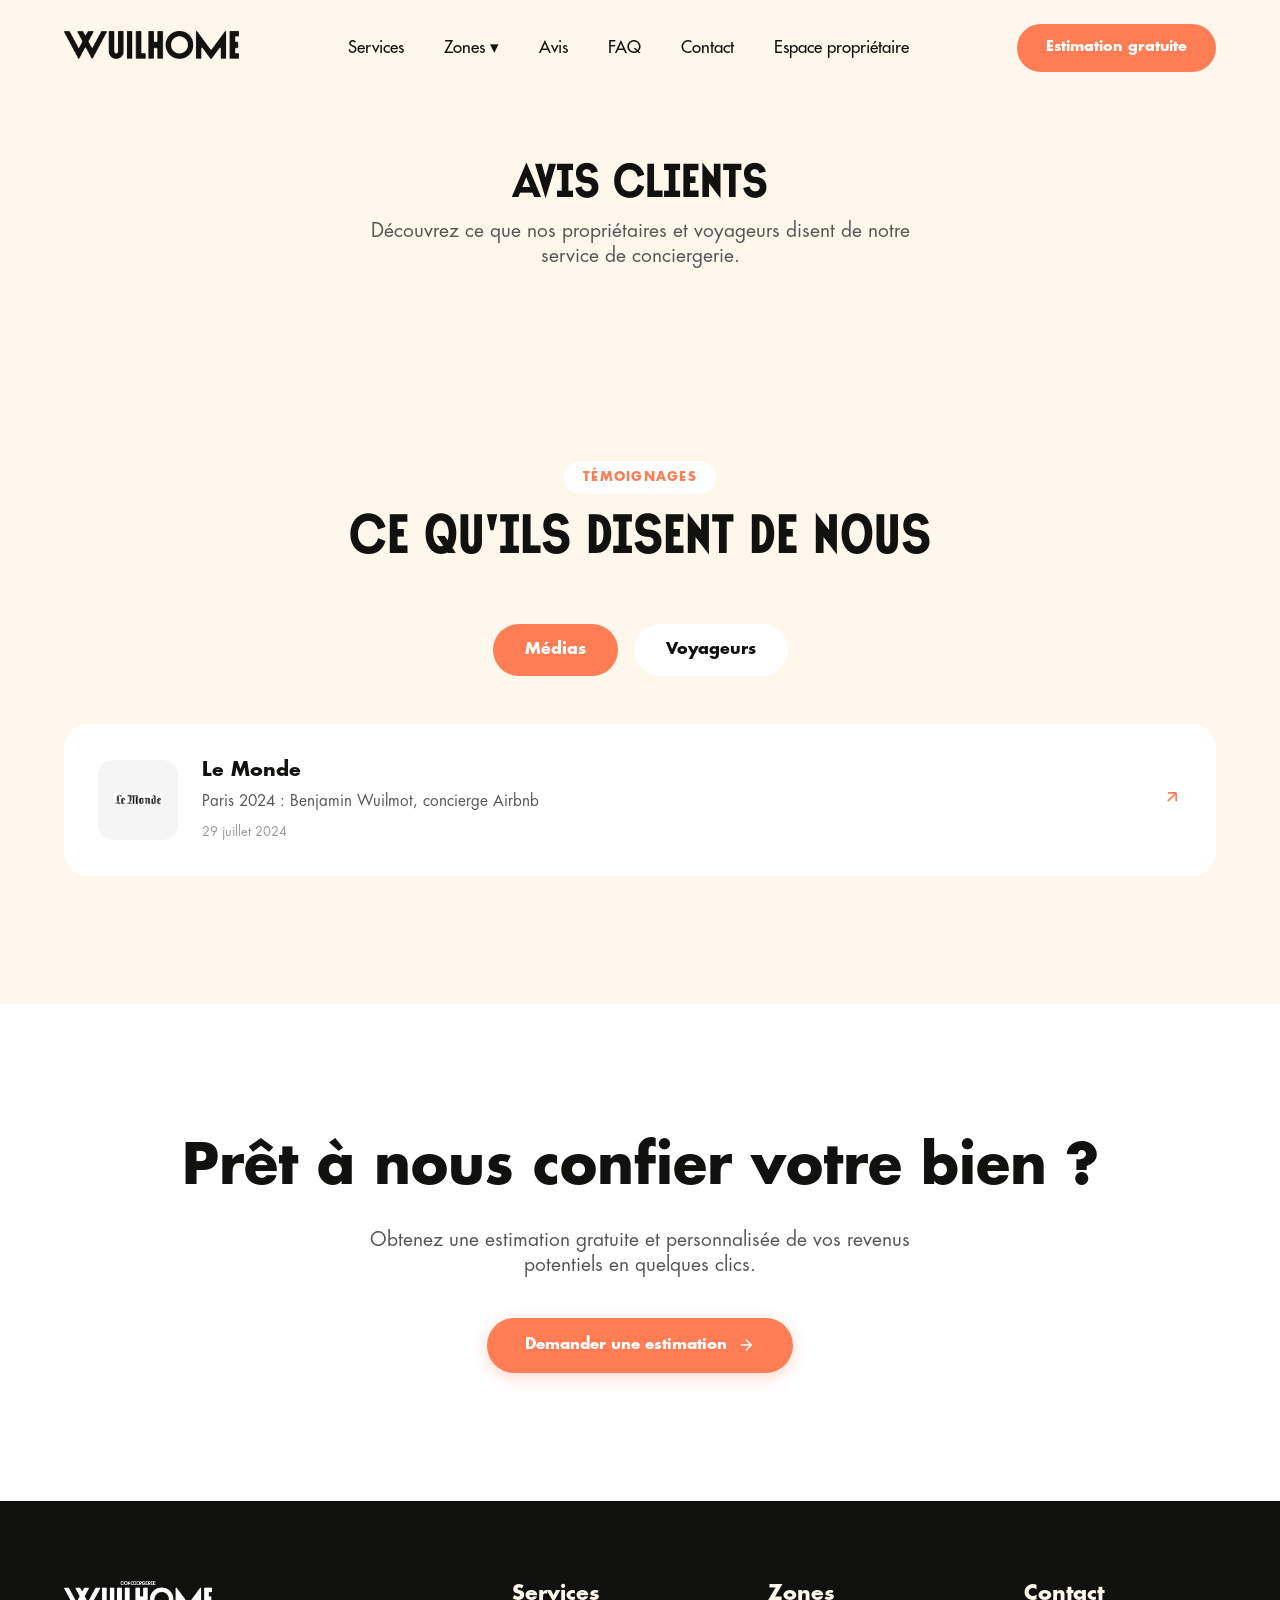
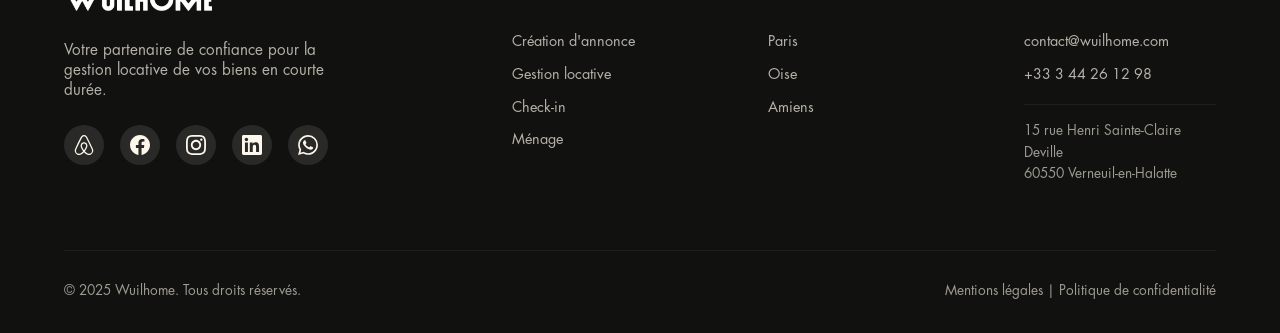
==== avis/index.html @ 27efff16 "Migration vers Google Tag Manager (GTM-5LK2LZ65) - Remplacement de Google Analytics (gtag.js) par GT" ====
<!DOCTYPE html>
<html lang="fr">
<head>
    <meta charset="UTF-8">
    <meta name="viewport" content="width=device-width, initial-scale=1.0">
    <meta name="description" content="Avis clients Wuilhome - Découvrez les témoignages de nos propriétaires et voyageurs satisfaits de notre service de conciergerie.">
    <meta name="keywords" content="avis, témoignages, conciergerie, location courte durée, Airbnb, gestion locative">
    <title>Avis Clients | Wuilhome Conciergerie</title>

    <!-- Favicon -->
    <link rel="icon" type="image/png" href="/favicon-96x96.png" sizes="96x96">
    <link rel="icon" type="image/svg+xml" href="/favicon.svg">
    <link rel="shortcut icon" href="/favicon.ico">
    <link rel="apple-touch-icon" sizes="180x180" href="/apple-touch-icon.png">
    <link rel="manifest" href="/site.webmanifest">
    <meta name="theme-color" content="#1E3A5F">

    <!-- Canonical -->
    <link rel="canonical" href="https://wuilhome.com/avis/">

    <!-- Open Graph -->
    <meta property="og:type" content="website">
    <meta property="og:url" content="https://wuilhome.com/avis/">
    <meta property="og:title" content="Avis Clients | Wuilhome">
    <meta property="og:description" content="Découvrez les témoignages de nos propriétaires et voyageurs satisfaits de notre service de conciergerie Airbnb.">
    <meta property="og:image" content="https://wuilhome.com/images/og-image.webp">
    <meta property="og:locale" content="fr_FR">
    <meta property="og:site_name" content="Wuilhome">

    <!-- Twitter Card -->
    <meta name="twitter:card" content="summary_large_image">
    <meta name="twitter:title" content="Avis Clients | Wuilhome">
    <meta name="twitter:description" content="Découvrez les témoignages de nos propriétaires et voyageurs satisfaits de notre service de conciergerie Airbnb.">
    <meta name="twitter:image" content="https://wuilhome.com/images/og-image.webp">

    <link rel="stylesheet" href="../css/fonts.css">
    <link rel="stylesheet" href="../css/style.css">

    <!-- Google Tag Manager -->
    <script>(function(w,d,s,l,i){w[l]=w[l]||[];w[l].push({'gtm.start':
    new Date().getTime(),event:'gtm.js'});var f=d.getElementsByTagName(s)[0],
    j=d.createElement(s),dl=l!='dataLayer'?'&l='+l:'';j.async=true;j.src=
    'https://www.googletagmanager.com/gtm.js?id='+i+dl;f.parentNode.insertBefore(j,f);
    })(window,document,'script','dataLayer','GTM-5LK2LZ65');</script>
    <!-- End Google Tag Manager -->

    <!-- Schema Markup - Données structurées pour les avis -->
    <script type="application/ld+json">
    {
        "@context": "https://schema.org",
        "@type": "LocalBusiness",
        "name": "Wuilhome",
        "description": "Service de conciergerie Airbnb et gestion locative courte durée à Paris, dans l'Oise et à Amiens",
        "url": "https://wuilhome.com",
        "telephone": "+33344261298",
        "email": "contact@wuilhome.com",
        "address": {
            "@type": "PostalAddress",
            "streetAddress": "15 rue Henri Sainte-Claire Deville",
            "addressLocality": "Verneuil-en-Halatte",
            "postalCode": "60550",
            "addressCountry": "FR"
        },
        "aggregateRating": {
            "@type": "AggregateRating",
            "ratingValue": "5",
            "bestRating": "5",
            "worstRating": "1",
            "ratingCount": "6"
        },
        "review": [
            {
                "@type": "Review",
                "author": {
                    "@type": "Person",
                    "name": "Marie P."
                },
                "reviewRating": {
                    "@type": "Rating",
                    "ratingValue": "5",
                    "bestRating": "5"
                },
                "reviewBody": "Depuis que j'ai confié mon appartement à Wuilhome, mes revenus ont augmenté de 45% et je n'ai plus aucun stress."
            },
            {
                "@type": "Review",
                "author": {
                    "@type": "Person",
                    "name": "Jean D."
                },
                "reviewRating": {
                    "@type": "Rating",
                    "ratingValue": "5",
                    "bestRating": "5"
                },
                "reviewBody": "Un service clé en main qui me permet de gérer mes 3 appartements sans lever le petit doigt."
            },
            {
                "@type": "Review",
                "author": {
                    "@type": "Person",
                    "name": "Sophie L."
                },
                "reviewRating": {
                    "@type": "Rating",
                    "ratingValue": "5",
                    "bestRating": "5"
                },
                "reviewBody": "Enfin une conciergerie qui comprend les enjeux de la location courte durée !"
            },
            {
                "@type": "Review",
                "author": {
                    "@type": "Person",
                    "name": "Marie D."
                },
                "reviewRating": {
                    "@type": "Rating",
                    "ratingValue": "5",
                    "bestRating": "5"
                },
                "reviewBody": "Wuilhome a transformé mon appartement parisien en véritable source de revenus. Professionnel et réactif !"
            },
            {
                "@type": "Review",
                "author": {
                    "@type": "Person",
                    "name": "Pierre L."
                },
                "reviewRating": {
                    "@type": "Rating",
                    "ratingValue": "5",
                    "bestRating": "5"
                },
                "reviewBody": "Je vis à l'étranger et Wuilhome gère tout parfaitement. Je reçois mes revenus chaque mois sans aucun souci."
            },
            {
                "@type": "Review",
                "author": {
                    "@type": "Person",
                    "name": "Sophie M."
                },
                "reviewRating": {
                    "@type": "Rating",
                    "ratingValue": "5",
                    "bestRating": "5"
                },
                "reviewBody": "Excellent service, communication fluide et résultats au-delà de mes attentes. Je recommande vivement !"
            }
        ]
    }
    </script>
</head>
<body>
    <!-- Google Tag Manager (noscript) -->
    <noscript><iframe src="https://www.googletagmanager.com/ns.html?id=GTM-5LK2LZ65"
    height="0" width="0" style="display:none;visibility:hidden"></iframe></noscript>
    <!-- End Google Tag Manager (noscript) -->

    <!-- Navigation -->
    <nav id="navbar">
        <a href="../" class="logo">
            <img src="../images/logo.webp" alt="Wuilhome - Conciergerie Airbnb et Booking">
        </a>
        <button class="hamburger" id="hamburger" aria-label="Menu" aria-expanded="false">
            <span class="hamburger-line"></span>
            <span class="hamburger-line"></span>
            <span class="hamburger-line"></span>
        </button>
        <ul class="nav-links">
            <li><a href="../#services">Services</a></li>
            <li class="dropdown">
                <a href="#">Zones ▾</a>
                <ul class="dropdown-menu">
                    <li><a href="../zones/paris/">Paris</a></li>
                    <li><a href="../zones/oise/">Oise</a></li>
                    <li><a href="../zones/amiens/">Amiens</a></li>
                </ul>
            </li>
            <li><a href="../avis/">Avis</a></li>
            <li><a href="../faq/">FAQ</a></li>
            <li><a href="../contact/">Contact</a></li>
            <li><a href="https://client.passpass.io" target="_blank">Espace propriétaire</a></li>
        </ul>
        <a href="../contact/" class="nav-cta">Estimation gratuite</a>
    </nav>

    <!-- Page Header -->
    <section class="page-header">
        <h1>Avis Clients</h1>
        <p>Découvrez ce que nos propriétaires et voyageurs disent de notre service de conciergerie.</p>
    </section>

    <!-- Testimonials -->
    <section class="testimonials" id="avis">
        <div class="testimonials-container">
            <div class="section-header animate-on-scroll">
                <span class="section-tag">Témoignages</span>
                <h2>Ce qu'ils disent de nous</h2>
            </div>
            <div class="testimonials-tabs">
                <button class="tab-btn active" data-target="media">Médias</button>
                <button class="tab-btn" data-target="guests">Voyageurs</button>
                <!-- <button class="tab-btn" data-target="owners">Propriétaires</button> -->
            </div>
            <div id="media" class="testimonials-content active">
                <div class="media-grid">
                    <a href="https://www.lemonde.fr/societe/article/2024/07/29/paris-2024-benjamin-wuilmot-concierge-airbnb_6261113_3224.html" target="_blank" class="media-card">
                        <div class="media-logo">
                            <img src="../images/logo-lemonde.webp" alt="Le Monde">
                        </div>
                        <div class="media-content">
                            <h4>Le Monde</h4>
                            <p>Paris 2024 : Benjamin Wuilmot, concierge Airbnb</p>
                            <span class="media-date">29 juillet 2024</span>
                        </div>
                        <div class="media-arrow">
                            <svg width="20" height="20" viewBox="0 0 24 24" fill="none" stroke="currentColor" stroke-width="2"><path d="M7 17L17 7M17 7H7M17 7V17"/></svg>
                        </div>
                    </a>
                </div>
            </div>
            <div id="guests" class="testimonials-content">
                <div class="trustindex-widget" id="trustindex-container">
                    <!-- TrustIndex chargé dynamiquement au clic sur l'onglet Voyageurs -->
                    <p class="trustindex-loading" style="text-align: center; padding: 2rem; color: #666;">Chargement des avis...</p>
                </div>
            </div>
            <div id="owners" class="testimonials-content">
                <div class="testimonials-grid">
                    <div class="testimonial-card animate-on-scroll">
                        <p class="testimonial-text">Depuis que j'ai confié mon appartement à Wuilhome, mes revenus ont augmenté de 45% et je n'ai plus aucun stress.</p>
                        <div class="testimonial-author">
                            <div class="testimonial-avatar" style="background: linear-gradient(135deg, #1E3A5F, #2291D3);">MP</div>
                            <div class="testimonial-info">
                                <div class="name">Marie P.</div>
                                <div class="role">Propriétaire à Paris 11ème</div>
                                <div class="testimonial-rating">★★★★★</div>
                            </div>
                        </div>
                    </div>
                    <div class="testimonial-card animate-on-scroll">
                        <p class="testimonial-text">Un service clé en main qui me permet de gérer mes 3 appartements sans lever le petit doigt.</p>
                        <div class="testimonial-author">
                            <div class="testimonial-avatar" style="background: linear-gradient(135deg, #1E3A5F, #2291D3);">JD</div>
                            <div class="testimonial-info">
                                <div class="name">Jean D.</div>
                                <div class="role">Propriétaire à Compiègne</div>
                                <div class="testimonial-rating">★★★★★</div>
                            </div>
                        </div>
                    </div>
                    <div class="testimonial-card animate-on-scroll">
                        <p class="testimonial-text">Enfin une conciergerie qui comprend les enjeux de la location courte durée !</p>
                        <div class="testimonial-author">
                            <div class="testimonial-avatar" style="background: linear-gradient(135deg, #1E3A5F, #2291D3);">SL</div>
                            <div class="testimonial-info">
                                <div class="name">Sophie L.</div>
                                <div class="role">Propriétaire à Senlis</div>
                                <div class="testimonial-rating">★★★★★</div>
                            </div>
                        </div>
                    </div>
                    <div class="testimonial-card animate-on-scroll">
                        <p class="testimonial-text">Wuilhome a transformé mon appartement parisien en véritable source de revenus. Professionnel et réactif !</p>
                        <div class="testimonial-author">
                            <div class="testimonial-avatar" style="background: linear-gradient(135deg, #1E3A5F, #2291D3);">M</div>
                            <div class="testimonial-info">
                                <div class="name">Marie D.</div>
                                <div class="role">Propriétaire à Paris 11ème</div>
                                <div class="testimonial-rating">★★★★★</div>
                            </div>
                        </div>
                    </div>
                    <div class="testimonial-card animate-on-scroll">
                        <p class="testimonial-text">Je vis à l'étranger et Wuilhome gère tout parfaitement. Je reçois mes revenus chaque mois sans aucun souci.</p>
                        <div class="testimonial-author">
                            <div class="testimonial-avatar" style="background: linear-gradient(135deg, #1E3A5F, #2291D3);">P</div>
                            <div class="testimonial-info">
                                <div class="name">Pierre L.</div>
                                <div class="role">Propriétaire dans l'Oise</div>
                                <div class="testimonial-rating">★★★★★</div>
                            </div>
                        </div>
                    </div>
                    <div class="testimonial-card animate-on-scroll">
                        <p class="testimonial-text">Excellent service, communication fluide et résultats au-delà de mes attentes. Je recommande vivement !</p>
                        <div class="testimonial-author">
                            <div class="testimonial-avatar" style="background: linear-gradient(135deg, #1E3A5F, #2291D3);">S</div>
                            <div class="testimonial-info">
                                <div class="name">Sophie M.</div>
                                <div class="role">Propriétaire à Amiens</div>
                                <div class="testimonial-rating">★★★★★</div>
                            </div>
                        </div>
                    </div>
                </div>
            </div>
        </div>
    </section>

    <!-- CTA -->
    <section class="cta" id="contact">
        <div class="cta-container animate-on-scroll">
            <h2>Prêt à nous confier votre bien ?</h2>
            <p>Obtenez une estimation gratuite et personnalisée de vos revenus potentiels en quelques clics.</p>
            <a href="mailto:contact@wuilhome.com" class="btn-primary">
                Demander une estimation
                <svg width="18" height="18" viewBox="0 0 24 24" fill="none" stroke="currentColor" stroke-width="2"><path d="M5 12h14M12 5l7 7-7 7"/></svg>
            </a>
        </div>
    </section>

    <!-- Footer -->
    <footer>
        <div class="footer-content">
            <div class="footer-brand">
                <img src="../images/logo-footer.webp" alt="Logo Wuilhome - Gestion locative courte durée">
                <p>Votre partenaire de confiance pour la gestion locative de vos biens en courte durée.</p>
                <div class="footer-social">
                    <a href="https://www.airbnb.fr/users/show/209934555" target="_blank" rel="noopener noreferrer" aria-label="Airbnb">
                        <svg width="20" height="20" viewBox="0 0 64 64" fill="currentColor"><path d="M60.9 45.487l-.966-2.305-1.475-3.27-.062-.062a661.83 661.83 0 0 0-14.15-28.957l-.198-.384-1.524-3.073a18.4 18.4 0 0 0-2.305-3.52A10.35 10.35 0 0 0 32.027 0a10.76 10.76 0 0 0-8.203 3.84 22.1 22.1 0 0 0-2.305 3.52l-1.735 3.395c-4.956 9.615-9.74 19.342-14.163 28.957l-.062.124c-.384 1.053-.892 2.13-1.413 3.284-.322.702-.644 1.47-.966 2.305a14.4 14.4 0 0 0-.768 6.914 13.63 13.63 0 0 0 8.327 10.631 13.16 13.16 0 0 0 5.192 1.028 14.57 14.57 0 0 0 1.66-.124 16.93 16.93 0 0 0 6.406-2.18 32.44 32.44 0 0 0 7.943-6.666 33.62 33.62 0 0 0 7.943 6.666 16.92 16.92 0 0 0 6.406 2.18c.55.073 1.105.114 1.66.124 1.783.018 3.55-.332 5.192-1.028a13.63 13.63 0 0 0 8.327-10.631 12.11 12.11 0 0 0-.582-6.852zM32.026 48.82c-3.457-4.362-5.7-8.45-6.468-11.92-.314-1.277-.38-2.6-.198-3.903.127-.965.48-1.886 1.028-2.7a6.79 6.79 0 0 1 5.638-2.825c2.236-.086 4.362.974 5.638 2.813a6.17 6.17 0 0 1 1.028 2.69 10.3 10.3 0 0 1-.198 3.903c-.768 3.395-3 7.435-6.468 11.92zm25.562 3c-.5 3.337-2.7 6.166-5.836 7.435a9.7 9.7 0 0 1-4.857.706 12.6 12.6 0 0 1-4.87-1.66 29.91 29.91 0 0 1-7.298-6.195c4.225-5.192 6.8-9.913 7.757-14.163a16.11 16.11 0 0 0 .322-5.452c-.238-1.567-.832-3.06-1.735-4.362-2.062-2.942-5.453-4.666-9.045-4.597-3.572-.046-6.942 1.65-9.033 4.547-.903 1.303-1.497 2.794-1.735 4.362a13.31 13.31 0 0 0 .322 5.452c.966 4.225 3.593 9.033 7.757 14.225a28.79 28.79 0 0 1-7.298 6.195 12.6 12.6 0 0 1-4.882 1.71 10.26 10.26 0 0 1-4.87-.644C9.16 58.12 6.94 55.292 6.45 51.954a10.61 10.61 0 0 1 .582-4.956c.198-.644.508-1.24.83-2.044.446-1.028.966-2.12 1.475-3.2l.062-.124c4.424-9.54 9.157-19.28 14.1-28.772l.186-.458 1.536-2.95a14.05 14.05 0 0 1 1.846-2.838 6.73 6.73 0 0 1 10.247 0 13.87 13.87 0 0 1 1.747 2.813l1.536 2.95.186.384c4.87 9.553 9.628 19.28 14.04 28.834v.062c.508 1.028.966 2.18 1.475 3.2.322.768.644 1.413.83 2.044a10.81 10.81 0 0 1 .446 4.956z" fill-rule="evenodd"/></svg>
                    </a>
                    <a href="https://www.facebook.com/profile.php?id=61551430132736" target="_blank" rel="noopener noreferrer" aria-label="Facebook">
                        <svg width="20" height="20" viewBox="0 0 24 24" fill="currentColor"><path d="M24 12.073c0-6.627-5.373-12-12-12s-12 5.373-12 12c0 5.99 4.388 10.954 10.125 11.854v-8.385H7.078v-3.47h3.047V9.43c0-3.007 1.792-4.669 4.533-4.669 1.312 0 2.686.235 2.686.235v2.953H15.83c-1.491 0-1.956.925-1.956 1.874v2.25h3.328l-.532 3.47h-2.796v8.385C19.612 23.027 24 18.062 24 12.073z"/></svg>
                    </a>
                    <a href="https://www.instagram.com/wuilhome_conciergerie/" target="_blank" rel="noopener noreferrer" aria-label="Instagram">
                        <svg width="20" height="20" viewBox="0 0 24 24" fill="currentColor"><path d="M12 2.163c3.204 0 3.584.012 4.85.07 3.252.148 4.771 1.691 4.919 4.919.058 1.265.069 1.645.069 4.849 0 3.205-.012 3.584-.069 4.849-.149 3.225-1.664 4.771-4.919 4.919-1.266.058-1.644.07-4.85.07-3.204 0-3.584-.012-4.849-.07-3.26-.149-4.771-1.699-4.919-4.92-.058-1.265-.07-1.644-.07-4.849 0-3.204.013-3.583.07-4.849.149-3.227 1.664-4.771 4.919-4.919 1.266-.057 1.645-.069 4.849-.069zm0-2.163c-3.259 0-3.667.014-4.947.072-4.358.2-6.78 2.618-6.98 6.98-.059 1.281-.073 1.689-.073 4.948 0 3.259.014 3.668.072 4.948.2 4.358 2.618 6.78 6.98 6.98 1.281.058 1.689.072 4.948.072 3.259 0 3.668-.014 4.948-.072 4.354-.2 6.782-2.618 6.979-6.98.059-1.28.073-1.689.073-4.948 0-3.259-.014-3.667-.072-4.947-.196-4.354-2.617-6.78-6.979-6.98-1.281-.059-1.69-.073-4.949-.073zm0 5.838c-3.403 0-6.162 2.759-6.162 6.162s2.759 6.163 6.162 6.163 6.162-2.759 6.162-6.163c0-3.403-2.759-6.162-6.162-6.162zm0 10.162c-2.209 0-4-1.79-4-4 0-2.209 1.791-4 4-4s4 1.791 4 4c0 2.21-1.791 4-4 4zm6.406-11.845c-.796 0-1.441.645-1.441 1.44s.645 1.44 1.441 1.44c.795 0 1.439-.645 1.439-1.44s-.644-1.44-1.439-1.44z"/></svg>
                    </a>
                    <a href="https://www.linkedin.com/company/wuilhome/" target="_blank" rel="noopener noreferrer" aria-label="LinkedIn">
                        <svg width="20" height="20" viewBox="0 0 24 24" fill="currentColor"><path d="M20.447 20.452h-3.554v-5.569c0-1.328-.027-3.037-1.852-3.037-1.853 0-2.136 1.445-2.136 2.939v5.667H9.351V9h3.414v1.561h.046c.477-.9 1.637-1.85 3.37-1.85 3.601 0 4.267 2.37 4.267 5.455v6.286zM5.337 7.433c-1.144 0-2.063-.926-2.063-2.065 0-1.138.92-2.063 2.063-2.063 1.14 0 2.064.925 2.064 2.063 0 1.139-.925 2.065-2.064 2.065zm1.782 13.019H3.555V9h3.564v11.452zM22.225 0H1.771C.792 0 0 .774 0 1.729v20.542C0 23.227.792 24 1.771 24h20.451C23.2 24 24 23.227 24 22.271V1.729C24 .774 23.2 0 22.222 0h.003z"/></svg>
                    </a>
                    <a href="https://api.whatsapp.com/send?phone=%2B33766007020" target="_blank" rel="noopener noreferrer" aria-label="WhatsApp">
                        <svg width="20" height="20" viewBox="0 0 24 24" fill="currentColor"><path d="M17.472 14.382c-.297-.149-1.758-.867-2.03-.967-.273-.099-.471-.148-.67.15-.197.297-.767.966-.94 1.164-.173.199-.347.223-.644.075-.297-.15-1.255-.463-2.39-1.475-.883-.788-1.48-1.761-1.653-2.059-.173-.297-.018-.458.13-.606.134-.133.298-.347.446-.52.149-.174.198-.298.298-.497.099-.198.05-.371-.025-.52-.075-.149-.669-1.612-.916-2.207-.242-.579-.487-.5-.669-.51-.173-.008-.371-.01-.57-.01-.198 0-.52.074-.792.372-.272.297-1.04 1.016-1.04 2.479 0 1.462 1.065 2.875 1.213 3.074.149.198 2.096 3.2 5.077 4.487.709.306 1.262.489 1.694.625.712.227 1.36.195 1.871.118.571-.085 1.758-.719 2.006-1.413.248-.694.248-1.289.173-1.413-.074-.124-.272-.198-.57-.347m-5.421 7.403h-.004a9.87 9.87 0 01-5.031-1.378l-.361-.214-3.741.982.998-3.648-.235-.374a9.86 9.86 0 01-1.51-5.26c.001-5.45 4.436-9.884 9.888-9.884 2.64 0 5.122 1.03 6.988 2.898a9.825 9.825 0 012.893 6.994c-.003 5.45-4.437 9.884-9.885 9.884m8.413-18.297A11.815 11.815 0 0012.05 0C5.495 0 .16 5.335.157 11.892c0 2.096.547 4.142 1.588 5.945L.057 24l6.305-1.654a11.882 11.882 0 005.683 1.448h.005c6.554 0 11.89-5.335 11.893-11.893a11.821 11.821 0 00-3.48-8.413z"/></svg>
                    </a>
                </div>
            </div>
            <div class="footer-links">
                <h4>Services</h4>
                <ul>
                    <li><a href="../#services">Création d'annonce</a></li>
                    <li><a href="../#services">Gestion locative</a></li>
                    <li><a href="../#services">Check-in</a></li>
                    <li><a href="../#services">Ménage</a></li>
                </ul>
            </div>
            <div class="footer-links">
                <h4>Zones</h4>
                <ul>
                    <li><a href="../zones/paris/">Paris</a></li>
                    <li><a href="../zones/oise/">Oise</a></li>
                    <li><a href="../zones/amiens/">Amiens</a></li>
                </ul>
            </div>
            <div class="footer-links">
                <h4>Contact</h4>
                <ul>
                    <li><a href="mailto:contact@wuilhome.com">contact@wuilhome.com</a></li>
                    <li><a href="tel:+33344261298">+33 3 44 26 12 98</a></li>
                </ul>
                <p class="footer-address">15 rue Henri Sainte-Claire Deville<br>60550 Verneuil-en-Halatte</p>
            </div>
        </div>
        <div class="footer-bottom">
            <span>&copy; 2025 Wuilhome. Tous droits réservés.</span>
            <span><a href="../mentions-legales/">Mentions légales</a> | <a href="../politique-confidentialite/">Politique de confidentialité</a></span>
        </div>
    </footer>

    <script src="../js/main.js"></script>

    <!-- Lazy loading TrustIndex -->
    <script>
        (function() {
            var trustIndexLoaded = false;
            var guestsTab = document.querySelector('[data-target="guests"]');

            function loadTrustIndex() {
                if (trustIndexLoaded) return;
                trustIndexLoaded = true;

                var container = document.getElementById('trustindex-container');
                if (!container) return;

                // Supprimer le message de chargement
                var loading = container.querySelector('.trustindex-loading');
                if (loading) loading.remove();

                // Créer et injecter le script TrustIndex
                var script = document.createElement('script');
                script.src = 'https://cdn.trustindex.io/loader.js?781c2b0619ab81612a861036fe6';
                script.async = true;
                container.appendChild(script);
            }

            if (guestsTab) {
                guestsTab.addEventListener('click', loadTrustIndex);
            }
        })();
    </script>
</body>
</html>
---- css/fonts.css ----
/* Custom Fonts */
@font-face {
    font-family: 'Alpine';
    src: url('../fonts/alpine.otf') format('opentype');
    font-weight: normal;
    font-style: normal;
    font-display: swap;
}

@font-face {
    font-family: 'Futura';
    src: url('../fonts/futura-light.otf') format('opentype');
    font-weight: 300;
    font-style: normal;
    font-display: swap;
}

@font-face {
    font-family: 'Futura';
    src: url('../fonts/futura-book.otf') format('opentype');
    font-weight: 400;
    font-style: normal;
    font-display: swap;
}

@font-face {
    font-family: 'Futura';
    src: url('../fonts/futura-medium.otf') format('opentype');
    font-weight: 500;
    font-style: normal;
    font-display: swap;
}

@font-face {
    font-family: 'Futura';
    src: url('../fonts/futura-bold.otf') format('opentype');
    font-weight: 600;
    font-style: normal;
    font-display: swap;
}

@font-face {
    font-family: 'Futura';
    src: url('../fonts/futura-bold.otf') format('opentype');
    font-weight: bold;
    font-style: normal;
    font-display: swap;
}
---- css/style.css ----
/* ============================
   Wuilhome - Main Stylesheet
   ============================ */

/* Variables CSS */
:root {
    --cream: #FEF7EC;
    --coral: #FE7D54;
    --coral-dark: #FE7D54;
    --coral-light: #FEF7EC;
    --blue-light: #59B3E9;
    --blue-medium: #2291D3;
    --blue-dark: #0D517A;
    --black: #11120F;
    --yellow: #FFC65A;
    --yellow-light: #F2E286;
    --white: #ffffff;
}

/* Reset & Base */
* { margin: 0; padding: 0; box-sizing: border-box; }
html { scroll-behavior: smooth; }

body {
    font-family: 'Futura', sans-serif;
    background-color: var(--cream);
    color: var(--black);
    overflow-x: hidden;
}

/* Accessibilité - Focus visible */
*:focus {
    outline: none;
}
*:focus-visible {
    outline: 2px solid var(--coral);
    outline-offset: 2px;
}

/* Skip link pour accessibilité */
.skip-link {
    position: absolute;
    top: -40px;
    left: 0;
    background: var(--coral);
    color: white;
    padding: 0.8rem 1.5rem;
    z-index: 10000;
    text-decoration: none;
    font-weight: 600;
    border-radius: 0 0 8px 0;
    transition: top 0.3s ease;
}
.skip-link:focus {
    top: 0;
}

/* Classe sr-only pour contenu accessible aux lecteurs d'écran uniquement */
.sr-only {
    position: absolute;
    width: 1px;
    height: 1px;
    padding: 0;
    margin: -1px;
    overflow: hidden;
    clip: rect(0, 0, 0, 0);
    white-space: nowrap;
    border: 0;
}

/* Animations */
@keyframes fadeInUp {
    from { opacity: 0; transform: translateY(40px); }
    to { opacity: 1; transform: translateY(0); }
}
@keyframes slideInLeft {
    from { opacity: 0; transform: translateX(-60px); }
    to { opacity: 1; transform: translateX(0); }
}
@keyframes slideInRight {
    from { opacity: 0; transform: translateX(60px); }
    to { opacity: 1; transform: translateX(0); }
}
@keyframes float {
    0%, 100% { transform: translateY(0); }
    50% { transform: translateY(-20px); }
}
@keyframes pulse {
    0%, 100% { box-shadow: 0 0 0 0 rgba(240, 128, 102, 0.4); }
    50% { box-shadow: 0 0 0 20px rgba(240, 128, 102, 0); }
}
.animate-on-scroll {
    opacity: 0;
    transform: translateY(30px);
    transition: opacity 0.8s cubic-bezier(0.4, 0, 0.2, 1), transform 0.8s cubic-bezier(0.4, 0, 0.2, 1);
}
.animate-on-scroll.visible {
    opacity: 1;
    transform: translateY(0);
}

/* Navigation */
nav {
    position: fixed;
    top: 0;
    width: 100%;
    padding: 1.5rem 4rem;
    display: flex;
    justify-content: space-between;
    align-items: center;
    z-index: 1000;
    background: transparent;
    transition: all 0.4s ease;
}
nav.scrolled {
    background: rgba(254, 247, 236, 0.98);
    padding: 1rem 4rem;
    box-shadow: 0 4px 30px rgba(0,0,0,0.08);
}
.logo img {
    height: 28px;
    transition: transform 0.3s ease;
}
.logo:hover img { transform: scale(1.05); }
.nav-links {
    display: flex;
    gap: 2.5rem;
    list-style: none;
}
.nav-links a {
    text-decoration: none;
    color: var(--black);
    font-weight: 500;
    font-size: 1.05rem;
    position: relative;
    padding-bottom: 4px;
}
.nav-links a:hover {
    text-shadow: 0.3px 0 0 currentColor, -0.3px 0 0 currentColor;
}
.nav-links a::after {
    content: '';
    position: absolute;
    bottom: 0;
    left: 0;
    width: 0;
    height: 2px;
    background: var(--coral);
    transition: width 0.3s ease;
}
.nav-links a:hover::after { width: 100%; }

/* Dropdown */
.dropdown {
    position: relative;
}
.dropdown-menu {
    position: absolute;
    top: 100%;
    left: 0;
    background: white;
    min-width: 180px;
    box-shadow: 0 10px 40px rgba(0,0,0,0.1);
    border-radius: 12px;
    padding: 0.5rem 0;
    opacity: 0;
    visibility: hidden;
    transform: translateY(10px);
    transition: all 0.3s ease;
    list-style: none;
    z-index: 1000;
}
.dropdown:hover .dropdown-menu,
.dropdown:focus-within .dropdown-menu,
.dropdown.keyboard-open .dropdown-menu {
    opacity: 1;
    visibility: visible;
    transform: translateY(0);
}
.dropdown-menu li {
    padding: 0;
}
.dropdown-menu a {
    display: block;
    padding: 0.8rem 1.5rem;
    font-size: 0.95rem;
}
.dropdown-menu a:hover {
    background: var(--coral-light);
}
.dropdown-menu a::after {
    display: none;
}

.nav-cta {
    background: var(--coral);
    color: white;
    padding: 0.9rem 1.8rem;
    text-decoration: none;
    font-weight: 600;
    font-size: 0.9rem;
    border-radius: 50px;
    transition: all 0.3s ease;
}
.nav-cta:hover {
    background: var(--coral-dark);
    transform: translateY(-2px);
    box-shadow: 0 10px 30px rgba(240, 128, 102, 0.3);
}

/* Hamburger Menu */
.hamburger {
    display: none;
    flex-direction: column;
    justify-content: center;
    align-items: center;
    width: 44px;
    height: 44px;
    background: transparent;
    border: none;
    cursor: pointer;
    padding: 0;
    z-index: 1001;
}
.hamburger-line {
    display: block;
    width: 24px;
    height: 2px;
    background: var(--black);
    border-radius: 2px;
    transition: all 0.3s ease;
    margin: 3px 0;
}
.hamburger.active .hamburger-line:nth-child(1) {
    transform: rotate(45deg) translate(5px, 5px);
}
.hamburger.active .hamburger-line:nth-child(2) {
    opacity: 0;
}
.hamburger.active .hamburger-line:nth-child(3) {
    transform: rotate(-45deg) translate(6px, -6px);
}

/* Hero */
.hero {
    min-height: 100vh;
    background: var(--cream);
    display: flex;
    align-items: center;
    padding: 8rem 4rem 4rem;
    position: relative;
    overflow: hidden;
}
.hero::before {
    content: '';
    position: absolute;
    top: 0;
    right: 0;
    width: 55%;
    height: 100%;
    background: linear-gradient(135deg, var(--coral-light) 0%, rgba(240, 128, 102, 0.1) 100%);
    clip-path: polygon(20% 0, 100% 0, 100% 100%, 0% 100%);
}
.hero-container {
    max-width: 1400px;
    margin: 0 auto;
    display: grid;
    grid-template-columns: 1fr 1.1fr;
    gap: 4rem;
    align-items: center;
    position: relative;
    z-index: 1;
}
.hero-content {
    animation: slideInLeft 1s ease-out;
    padding-right: 4rem;
    margin-left: -2rem;
}
.hero-tag {
    display: inline-flex;
    align-items: center;
    gap: 0.6rem;
    background: var(--coral);
    color: white;
    padding: 0.5rem 1.2rem;
    border-radius: 50px;
    font-size: 0.8rem;
    font-weight: 600;
    text-transform: uppercase;
    letter-spacing: 0.08em;
    margin-bottom: 2rem;
}
.hero h1 {
    font-family: 'Alpine', serif;
    font-size: 3.5rem;
    font-weight: 400;
    line-height: 1.15;
    margin-bottom: 1.2rem;
    color: var(--black);
}
.hero h1 em {
    color: var(--coral);
    font-style: italic;
    position: relative;
}
.hero h1 em::after {
    content: '';
    position: absolute;
    bottom: 5px;
    left: 0;
    width: 100%;
    height: 10px;
    background: var(--yellow-light);
    z-index: -1;
}
.hero p {
    font-size: 1rem;
    color: #555;
    max-width: 420px;
    margin-bottom: 2rem;
    line-height: 1.7;
}
.hero-buttons {
    display: flex;
    gap: 1.2rem;
    flex-wrap: wrap;
}

/* Hero Visual - Image grande */
.hero-visual {
    position: relative;
    animation: slideInRight 1s ease-out 0.2s both;
    display: flex;
    justify-content: flex-end;
    align-items: center;
    min-height: 500px;
    margin-right: -60px;
}
.hero-image {
    border-radius: 25px;
    overflow: hidden;
    box-shadow: 0 40px 80px rgba(0,0,0,0.2);
    transform: rotate(2deg);
    transition: transform 0.5s ease;
    width: 100%;
    max-width: 520px;
}
.hero-image:hover {
    transform: rotate(0deg);
}
.hero-image img {
    width: 100%;
    height: auto;
    display: block;
}
.hero-badge {
    position: absolute;
    bottom: -20px;
    right: 20px;
    background: white;
    padding: 1.2rem 1.8rem;
    border-radius: 16px;
    box-shadow: 0 20px 50px rgba(0,0,0,0.15);
    display: flex;
    align-items: center;
    gap: 1rem;
}
.hero-badge-icon {
    width: 45px;
    height: 45px;
    display: flex;
    align-items: center;
    justify-content: center;
}
.hero-badge-icon img {
    width: 100%;
    height: 100%;
    object-fit: contain;
}
.hero-badge-text .number {
    font-family: 'Alpine', serif;
    font-size: 1.8rem;
    color: var(--coral);
    line-height: 1;
}
.hero-badge-text .label {
    font-size: 0.7rem;
    color: #666;
    letter-spacing: 0.02em;
}

/* Features Strip */
.features-strip {
    background: linear-gradient(90deg, var(--coral) 0%, var(--coral-dark) 100%);
    padding: 2.5rem 4rem;
    display: flex;
    justify-content: center;
    gap: 5rem;
    flex-wrap: wrap;
}
.feature-item {
    display: flex;
    align-items: center;
    gap: 1rem;
    color: white;
}
.feature-item svg {
    width: 44px;
    height: 44px;
    padding: 10px;
    background: rgba(255,255,255,0.15);
    border-radius: 12px;
    stroke: white;
}
.feature-item span {
    font-weight: 600;
    font-size: 1rem;
}

/* Services */
.services {
    padding: 8rem 4rem;
    background: white;
}
.section-header {
    text-align: center;
    margin-bottom: 4rem;
}
.section-header h2 {
    font-family: 'Alpine', serif;
    font-size: 3.5rem;
    font-weight: 400;
    color: var(--black);
    margin-bottom: 1rem;
}
.section-header p {
    font-size: 1.1rem;
    color: #555;
    max-width: 600px;
    margin: 0 auto;
}
.section-tag {
    display: inline-block;
    background: var(--coral-light);
    color: var(--coral);
    padding: 0.5rem 1.2rem;
    border-radius: 50px;
    font-size: 0.8rem;
    font-weight: 600;
    text-transform: uppercase;
    letter-spacing: 0.1em;
    margin-bottom: 1rem;
}
.about .section-tag,
.testimonials .section-tag {
    background: white;
}
.section-title {
    font-family: 'Futura', sans-serif;
    font-size: 3.5rem;
    font-weight: 600;
    color: var(--black);
}
.services-grid {
    display: grid;
    grid-template-columns: repeat(4, 1fr);
    gap: 2rem;
    max-width: 1400px;
    margin: 0 auto;
}
.service-card {
    padding: 2.5rem 2rem;
    background: var(--cream);
    border-radius: 24px;
    transition: all 0.4s ease;
    text-align: center;
    border: 2px solid transparent;
    display: flex;
    flex-direction: column;
}
.service-card:hover {
    transform: translateY(-8px);
    border-color: var(--coral-light);
    box-shadow: 0 25px 60px rgba(240, 128, 102, 0.12);
}
.service-icon {
    width: 75px;
    height: 75px;
    background: linear-gradient(135deg, var(--coral) 0%, var(--coral-dark) 100%);
    display: flex;
    align-items: center;
    justify-content: center;
    margin: 0 auto 1.5rem;
    border-radius: 20px;
    transition: all 0.4s ease;
}
.service-card:hover .service-icon {
    transform: scale(1.1) rotate(5deg);
}
.service-icon svg {
    width: 30px;
    height: 30px;
    stroke: white;
}
.service-card h3 {
    font-family: 'Futura', sans-serif;
    font-size: 1.4rem;
    font-weight: 600;
    margin-bottom: 0.8rem;
    color: var(--black);
    min-height: 5.5rem;
    display: flex;
    align-items: center;
    justify-content: center;
}
.service-card p {
    font-size: 0.9rem;
    color: #666;
    line-height: 1.7;
    flex-grow: 1;
}

/* About - Images superposees */
.about {
    padding: 8rem 4rem;
    background: var(--cream);
}
.about-container {
    max-width: 1400px;
    margin: 0 auto;
    display: grid;
    grid-template-columns: 1.2fr 1fr;
    gap: 6rem;
    align-items: center;
}
.about-images {
    position: relative;
    min-height: 550px;
}
.about-image-main {
    position: relative;
    width: 85%;
    border-radius: 25px;
    overflow: hidden;
    box-shadow: 0 30px 80px rgba(0,0,0,0.12);
    transform: rotate(-3deg);
    transition: transform 0.5s ease;
}
.about-image-main:hover {
    transform: rotate(0deg);
}
.about-image-main img {
    width: 100%;
    height: auto;
    display: block;
}
.about-image-secondary {
    position: absolute;
    bottom: -20px;
    right: 0;
    width: 55%;
    border-radius: 20px;
    overflow: hidden;
    box-shadow: 0 25px 60px rgba(0,0,0,0.15);
    border: 6px solid var(--cream);
    z-index: 2;
    transition: transform 0.4s ease;
}
.about-image-secondary:hover {
    transform: scale(1.03);
}
.about-image-secondary img {
    width: 100%;
    height: auto;
    display: block;
}
.about-content h2 {
    font-family: 'Futura', sans-serif;
    font-size: 3rem;
    font-weight: 600;
    margin-bottom: 2rem;
    line-height: 1.2;
}
.about-content p {
    font-size: 1.1rem;
    color: #555;
    margin-bottom: 1.5rem;
    line-height: 1.8;
}
.about-list {
    list-style: none;
    margin: 2rem 0 5rem 0;
}
.about-list li {
    display: flex;
    align-items: flex-start;
    gap: 1rem;
    margin-bottom: 1.2rem;
    font-size: 1rem;
    color: #555;
}
.about-list li svg {
    flex-shrink: 0;
    color: var(--coral);
    margin-top: 2px;
}
.stats-grid {
    display: grid;
    grid-template-columns: repeat(3, 1fr);
    gap: 2rem;
    margin-top: 3rem;
    padding-top: 3rem;
    border-top: 1px solid rgba(0,0,0,0.1);
}
.stat-item { text-align: center; }
.stat-item .number {
    font-family: 'Alpine', serif;
    font-size: 2.8rem;
    color: var(--coral);
    line-height: 1;
}
.stat-item .label {
    font-size: 0.85rem;
    color: #666;
    margin-top: 0.5rem;
}

/* Zones */
.zones {
    padding: 8rem 4rem;
    background: white;
}
.zones-grid {
    display: grid;
    grid-template-columns: repeat(3, 1fr);
    gap: 2rem;
    max-width: 1100px;
    margin: 0 auto;
}
.zone-card {
    padding: 3rem 2rem;
    background: var(--cream);
    border-radius: 24px;
    transition: all 0.4s ease;
    text-align: center;
    position: relative;
    overflow: hidden;
    text-decoration: none;
    display: flex;
    flex-direction: column;
}
.zone-card::after {
    content: '';
    position: absolute;
    bottom: 0;
    left: 0;
    width: 100%;
    height: 4px;
    background: linear-gradient(90deg, var(--coral), var(--yellow));
    transform: scaleX(0);
    transition: transform 0.4s ease;
}
.zone-card:hover::after {
    transform: scaleX(1);
}
.zone-card:hover {
    transform: translateY(-10px);
    box-shadow: 0 25px 60px rgba(0,0,0,0.08);
}
.zone-logo {
    width: 100px;
    height: 100px;
    min-height: 100px;
    display: flex;
    align-items: center;
    justify-content: center;
    margin: 0 auto 1.5rem;
    transition: all 0.4s ease;
}
.zone-logo img {
    max-width: 100%;
    max-height: 100%;
    object-fit: contain;
}
.zone-card:hover .zone-logo {
    transform: scale(1.1);
}
.zone-card h3 {
    /* Visuellement masqué mais accessible aux lecteurs d'écran */
    position: absolute;
    width: 1px;
    height: 1px;
    padding: 0;
    margin: -1px;
    overflow: hidden;
    clip: rect(0, 0, 0, 0);
    white-space: nowrap;
    border: 0;
}
.zone-card p {
    font-size: 0.95rem;
    color: #666;
    line-height: 1.6;
    display: flex;
    align-items: center;
    justify-content: center;
    flex-grow: 1;
}

/* Page Header (for subpages) */
.page-header {
    padding: 10rem 4rem 4rem;
    background: var(--cream);
    text-align: center;
}
.page-header h1 {
    font-family: 'Alpine', serif;
    font-size: 3rem;
    font-weight: 400;
    color: var(--black);
    margin-bottom: 1rem;
}
.page-header p {
    font-size: 1.2rem;
    color: #555;
    max-width: 600px;
    margin: 0 auto;
}

/* Legal Section (Mentions légales) */
.legal-section {
    padding: 4rem;
    background: white;
}
.legal-container {
    max-width: 900px;
    margin: 0 auto;
}
.legal-block {
    margin-bottom: 3rem;
}
.legal-block h2 {
    font-family: 'Alpine', serif;
    font-size: 1.5rem;
    font-weight: 400;
    color: var(--black);
    margin-bottom: 1rem;
    padding-bottom: 0.5rem;
    border-bottom: 2px solid var(--coral);
}
.legal-block p {
    font-size: 1rem;
    color: #555;
    line-height: 1.8;
    margin-bottom: 1rem;
}
.legal-block ul {
    list-style: none;
    margin: 1rem 0;
}
.legal-block li {
    font-size: 1rem;
    color: #555;
    line-height: 1.8;
    padding: 0.5rem 0;
    padding-left: 1.5rem;
    position: relative;
}
.legal-block li::before {
    content: '';
    position: absolute;
    left: 0;
    top: 50%;
    transform: translateY(-50%);
    width: 6px;
    height: 6px;
    background: var(--coral);
    border-radius: 50%;
}
.legal-block strong {
    color: var(--black);
}
.legal-update {
    text-align: center;
    font-size: 0.9rem;
    color: #888;
    margin-top: 3rem;
    padding-top: 2rem;
    border-top: 1px solid #eee;
}

/* Zone Gallery */
.zone-gallery {
    padding: 0;
    background: var(--cream);
}
.gallery-grid {
    display: grid;
    grid-template-columns: repeat(4, 1fr);
    gap: 0;
}
.gallery-grid img {
    width: 100%;
    height: 250px;
    object-fit: cover;
    transition: transform 0.5s ease, filter 0.3s ease;
}
.gallery-grid img:hover {
    transform: scale(1.05);
    filter: brightness(1.1);
}

/* Zone Content (for zone pages) */
.zone-content {
    padding: 4rem;
    background: white;
}
.zone-container {
    max-width: 1200px;
    margin: 0 auto;
}
.zone-intro {
    text-align: center;
    margin-bottom: 4rem;
}
.zone-intro p {
    font-size: 1.1rem;
    color: #555;
    line-height: 1.8;
    max-width: 800px;
    margin: 0 auto;
}
.zone-features {
    display: grid;
    grid-template-columns: repeat(4, 1fr);
    gap: 2rem;
    margin-bottom: 4rem;
}
.zone-feature {
    text-align: center;
    padding: 2rem;
    background: var(--cream);
    border-radius: 20px;
    transition: all 0.3s ease;
}
.zone-feature:hover {
    transform: translateY(-5px);
    box-shadow: 0 15px 40px rgba(0,0,0,0.08);
}
.zone-feature-icon {
    width: 70px;
    height: 70px;
    background: linear-gradient(135deg, var(--coral) 0%, var(--coral-dark) 100%);
    display: flex;
    align-items: center;
    justify-content: center;
    margin: 0 auto 1.5rem;
    border-radius: 16px;
}
.zone-feature-icon svg {
    stroke: white;
}
.zone-feature h3 {
    font-family: 'Futura', sans-serif;
    font-size: 1.2rem;
    font-weight: 600;
    margin-bottom: 0.8rem;
    color: var(--black);
}
.zone-feature p {
    font-size: 0.9rem;
    color: #666;
    line-height: 1.6;
}
.zone-areas {
    text-align: center;
    padding: 3rem;
    background: var(--cream);
    border-radius: 24px;
}
.zone-areas h3 {
    font-family: 'Futura', sans-serif;
    font-size: 1.5rem;
    font-weight: 600;
    margin-bottom: 2rem;
    color: var(--black);
}
.areas-grid {
    display: flex;
    flex-wrap: wrap;
    justify-content: center;
    gap: 1rem;
}
.area-tag {
    background: white;
    padding: 0.8rem 1.5rem;
    border-radius: 50px;
    font-size: 0.9rem;
    font-weight: 500;
    color: var(--black);
    transition: all 0.3s ease;
}
.area-tag:hover {
    background: var(--coral);
    color: white;
}

/* FAQ Section */
.faq-section {
    padding: 4rem;
    background: white;
}
.section-divider {
    width: 80px;
    height: 4px;
    background: linear-gradient(90deg, var(--coral), var(--yellow));
    margin: 0 auto;
    border-radius: 2px;
}
.faq-container {
    max-width: 900px;
    margin: 0 auto;
}
.faq-category {
    font-family: 'Alpine', serif;
    font-size: 1.8rem;
    font-weight: 400;
    color: var(--coral);
    margin: 3rem 0 1.5rem;
    padding-bottom: 0.5rem;
    border-bottom: 2px solid var(--coral-light);
}
.faq-category:first-of-type {
    margin-top: 0;
}
.faq-item {
    margin-bottom: 1rem;
    border-radius: 16px;
    overflow: hidden;
    background: var(--cream);
}
.faq-question {
    width: 100%;
    padding: 1.5rem 2rem;
    background: var(--cream);
    border: none;
    text-align: left;
    font-family: 'Futura', sans-serif;
    font-size: 1.1rem;
    font-weight: 600;
    color: var(--black);
    cursor: pointer;
    display: flex;
    justify-content: space-between;
    align-items: center;
    transition: all 0.3s ease;
}
.faq-question:hover {
    background: rgba(254, 125, 84, 0.1);
}
.faq-question::after {
    content: '+';
    font-size: 1.5rem;
    font-weight: 400;
    color: var(--coral);
    transition: transform 0.3s ease;
}
.faq-item.active .faq-question::after {
    transform: rotate(45deg);
}
.faq-answer {
    max-height: 0;
    overflow: hidden;
    transition: max-height 0.3s ease, padding 0.3s ease;
}
.faq-item.active .faq-answer {
    max-height: 500px;
    padding: 1.5rem 2rem;
}
.faq-answer p {
    font-size: 1rem;
    color: #555;
    line-height: 1.8;
}
.faq-answer ul {
    list-style: none;
    margin: 1rem 0 0;
    padding: 0;
}
.faq-answer li {
    font-size: 1rem;
    color: #555;
    line-height: 1.8;
    padding: 0.3rem 0 0.3rem 1.5rem;
    position: relative;
}
.faq-answer li::before {
    content: '';
    position: absolute;
    left: 0;
    top: 0.85rem;
    width: 6px;
    height: 6px;
    background: var(--coral);
    border-radius: 50%;
}
.faq-answer a {
    color: var(--coral);
    text-decoration: none;
    transition: opacity 0.3s ease;
}
.faq-answer a:hover {
    opacity: 0.8;
}
.faq-disclaimer {
    font-size: 0.85rem;
    color: #888;
    font-style: italic;
    margin-top: 1rem;
}

/* Testimonials */
.testimonials {
    padding: 8rem 4rem;
    background: var(--cream);
}
.testimonials-tabs {
    display: flex;
    justify-content: center;
    gap: 1rem;
    margin-bottom: 3rem;
}
.tab-btn {
    padding: 1rem 2rem;
    background: white;
    border: none;
    font-family: 'Futura', sans-serif;
    font-size: 1rem;
    font-weight: 600;
    color: var(--black);
    cursor: pointer;
    border-radius: 50px;
    transition: all 0.3s ease;
}
.tab-btn.active {
    background: var(--coral);
    color: white;
}
.tab-btn:hover:not(.active) {
    background: var(--cream);
}
.testimonials-content { display: none; }
.testimonials-content.active {
    display: block;
    animation: fadeInUp 0.5s ease;
}
.testimonials-grid {
    display: grid;
    grid-template-columns: repeat(3, 1fr);
    gap: 2rem;
    max-width: 1200px;
    margin: 0 auto;
}
.testimonial-card {
    padding: 2.5rem;
    background: white;
    border-radius: 24px;
    transition: all 0.4s ease;
    position: relative;
}
.testimonial-card::before {
    content: '"';
    font-family: 'Alpine', serif;
    font-size: 6rem;
    color: var(--coral);
    position: absolute;
    top: 10px;
    left: 20px;
    line-height: 1;
}
.testimonial-card:hover {
    transform: translateY(-5px);
    box-shadow: 0 25px 50px rgba(0,0,0,0.1);
}
.testimonial-text {
    font-size: 1rem;
    color: #555;
    line-height: 1.8;
    margin-bottom: 2rem;
    position: relative;
    z-index: 1;
}
.testimonial-author {
    display: flex;
    align-items: center;
    gap: 1rem;
}
.testimonial-avatar {
    width: 50px;
    height: 50px;
    border-radius: 50%;
    background: linear-gradient(135deg, var(--coral) 0%, var(--yellow) 100%);
    display: flex;
    align-items: center;
    justify-content: center;
    color: white;
    font-weight: 700;
    font-size: 1.1rem;
}
.testimonial-info .name {
    font-weight: 600;
    color: var(--black);
}
.testimonial-info .role {
    font-size: 0.8rem;
    color: #888;
}
.testimonial-rating {
    margin-top: 0.3rem;
    color: var(--yellow);
    font-size: 0.85rem;
    letter-spacing: 2px;
}
.trustindex-widget {
    max-width: 1200px;
    margin: 0 auto;
}
/* Limiter à 3 avis sur index.html et occuper toute la largeur */
.trustindex-limit-3 {
    width: 100% !important;
}
.trustindex-limit-3 > div,
.trustindex-limit-3 .ti-widget {
    width: 100% !important;
    max-width: 100% !important;
}
.trustindex-limit-3 .ti-reviews-container-wrapper,
.trustindex-limit-3 .ti-reviews-container {
    display: flex !important;
    flex-wrap: nowrap !important;
    justify-content: space-between !important;
    gap: 2rem !important;
    width: 100% !important;
}
.trustindex-limit-3 .ti-review-item {
    flex: 1 1 0 !important;
    width: calc(33.333% - 1.5rem) !important;
    max-width: none !important;
    min-width: 0 !important;
    margin: 0 !important;
}
.trustindex-limit-3 .ti-review-item:nth-child(n+4) {
    display: none !important;
}
@media (max-width: 991px) {
    .trustindex-limit-3 .ti-reviews-container-wrapper,
    .trustindex-limit-3 .ti-reviews-container {
        flex-direction: column !important;
    }
    .trustindex-limit-3 .ti-review-item {
        width: 100% !important;
    }
}
.testimonials-cta {
    text-align: center;
    margin-top: 3rem;
}

/* Media Grid */
.media-grid {
    display: grid;
    grid-template-columns: repeat(auto-fit, minmax(350px, 1fr));
    gap: 2rem;
    max-width: 1200px;
    margin: 0 auto;
}
.media-card {
    display: flex;
    align-items: center;
    gap: 1.5rem;
    padding: 2rem;
    background: white;
    border-radius: 24px;
    text-decoration: none;
    transition: all 0.4s ease;
    border: 2px solid transparent;
}
.media-card:hover {
    transform: translateY(-5px);
    box-shadow: 0 25px 50px rgba(0,0,0,0.1);
    border-color: var(--coral-light);
}
.media-logo {
    width: 80px;
    height: 80px;
    min-width: 80px;
    display: flex;
    align-items: center;
    justify-content: center;
    background: #f5f5f5;
    border-radius: 16px;
    padding: 1rem;
}
.media-logo img {
    max-width: 100%;
    max-height: 100%;
    object-fit: contain;
}
.media-content {
    flex: 1;
}
.media-content h4 {
    font-family: 'Futura', sans-serif;
    font-size: 1.2rem;
    font-weight: 600;
    color: var(--black);
    margin-bottom: 0.5rem;
}
.media-content p {
    font-size: 0.95rem;
    color: #555;
    line-height: 1.5;
    margin-bottom: 0.5rem;
}
.media-date {
    font-size: 0.8rem;
    color: #999;
}
.media-arrow {
    color: var(--coral);
    transition: transform 0.3s ease;
}
.media-card:hover .media-arrow {
    transform: translate(3px, -3px);
}
@media (max-width: 576px) {
    .media-grid {
        grid-template-columns: 1fr;
    }
    .media-card {
        flex-direction: column;
        text-align: center;
    }
    .media-arrow {
        display: none;
    }
}

/* CTA */
.cta {
    padding: 8rem 4rem;
    background: var(--white);
    color: var(--black);
    position: relative;
    overflow: hidden;
}
.cta-container {
    max-width: 1000px;
    margin: 0 auto;
    text-align: center;
    position: relative;
    z-index: 1;
}
.cta h2 {
    font-family: 'Futura', sans-serif;
    font-size: 3.5rem;
    font-weight: 600;
    margin-bottom: 1.5rem;
    color: var(--black);
}
.cta p {
    font-size: 1.2rem;
    color: #555;
    max-width: 600px;
    margin: 0 auto 2.5rem;
}
.cta .btn-primary {
    background: var(--coral);
    color: white;
}
.cta .btn-primary:hover {
    background: var(--yellow);
    color: var(--black);
}

/* Footer */
footer {
    padding: 5rem 4rem 2rem;
    background: var(--black);
    color: var(--cream);
}
.footer-content {
    display: grid;
    grid-template-columns: 2fr 1fr 1fr 1fr;
    gap: 4rem;
    max-width: 1400px;
    margin: 0 auto 4rem;
}
.footer-brand img {
    height: 30px;
    margin-bottom: 1.5rem;
    filter: brightness(0) invert(1);
}
.footer-brand p {
    font-size: 0.95rem;
    opacity: 0.7;
    max-width: 300px;
}
.footer-social {
    display: flex;
    gap: 1rem;
    margin-top: 1.5rem;
}
.footer-social a {
    width: 40px;
    height: 40px;
    background: rgba(255,255,255,0.1);
    border-radius: 50%;
    display: flex;
    align-items: center;
    justify-content: center;
    transition: all 0.3s ease;
}
.footer-social a:hover {
    background: var(--coral);
    transform: translateY(-3px);
}
.footer-social svg {
    fill: var(--cream);
}
.footer-links h4 {
    font-family: 'Futura', sans-serif;
    font-size: 1.3rem;
    font-weight: 600;
    margin-bottom: 1.5rem;
}
.footer-links ul { list-style: none; }
.footer-links li { margin-bottom: 0.8rem; }
.footer-links a {
    text-decoration: none;
    color: var(--cream);
    opacity: 0.7;
    font-size: 0.9rem;
    transition: opacity 0.3s ease;
}
.footer-links a:hover { opacity: 1; }
.footer-links .footer-address {
    margin-top: 1.2rem;
    padding-top: 1rem;
    border-top: 1px solid rgba(255,255,255,0.1);
    font-size: 0.85rem;
    color: var(--cream);
    opacity: 0.6;
    line-height: 1.6;
}
.footer-bottom {
    padding-top: 2rem;
    border-top: 1px solid rgba(255,255,255,0.1);
    display: flex;
    justify-content: space-between;
    font-size: 0.85rem;
    opacity: 0.6;
    max-width: 1400px;
    margin: 0 auto;
}
.footer-bottom a {
    color: var(--cream);
    text-decoration: none;
    transition: opacity 0.3s ease;
}
.footer-bottom a:hover {
    opacity: 0.8;
}

/* Contact Section */
.contact-section {
    padding: 4rem;
    background: white;
}
.contact-container {
    max-width: 600px;
    margin: 0 auto;
    display: block;
}
.contact-info h2,
.contact-form-wrapper h2 {
    font-family: 'Futura', sans-serif;
    font-size: 1.8rem;
    font-weight: 600;
    margin-bottom: 2rem;
    color: var(--black);
    text-align: center;
}
.contact-item {
    display: flex;
    align-items: flex-start;
    gap: 1rem;
    margin-bottom: 1.5rem;
}
.contact-icon {
    width: 50px;
    height: 50px;
    background: var(--cream);
    border-radius: 12px;
    display: flex;
    align-items: center;
    justify-content: center;
    flex-shrink: 0;
}
.contact-icon svg {
    stroke: var(--coral);
}
.contact-details h4 {
    font-size: 0.9rem;
    font-weight: 600;
    color: var(--black);
    margin-bottom: 0.3rem;
}
.contact-details a,
.contact-details span {
    font-size: 1rem;
    color: #555;
    text-decoration: none;
}
.contact-details a:hover {
    color: var(--coral);
}
.contact-zones {
    margin-top: 2.5rem;
    padding-top: 2rem;
    border-top: 1px solid rgba(0,0,0,0.1);
}
.contact-zones h4 {
    font-size: 1rem;
    font-weight: 600;
    color: var(--black);
    margin-bottom: 1rem;
}
.zones-tags {
    display: flex;
    flex-wrap: wrap;
    gap: 0.5rem;
}
.zone-tag {
    padding: 0.5rem 1rem;
    background: var(--cream);
    border-radius: 50px;
    font-size: 0.9rem;
    color: var(--black);
}
.contact-social {
    margin-top: 2.5rem;
    padding-top: 2rem;
    border-top: 1px solid rgba(0,0,0,0.1);
}
.contact-social h4 {
    font-size: 1rem;
    font-weight: 600;
    color: var(--black);
    margin-bottom: 1rem;
}
.contact-social-icons {
    display: flex;
    gap: 0.8rem;
}
.contact-social-icons a {
    width: 45px;
    height: 45px;
    background: var(--cream);
    border-radius: 50%;
    display: flex;
    align-items: center;
    justify-content: center;
    transition: all 0.3s ease;
}
.contact-social-icons a:hover {
    background: var(--coral);
    transform: translateY(-3px);
}
.contact-social-icons svg {
    fill: var(--black);
    transition: fill 0.3s ease;
}
.contact-social-icons a:hover svg {
    fill: white;
}
.contact-form-wrapper {
    background: var(--cream);
    padding: 2.5rem;
    border-radius: 24px;
}
.contact-form {
    display: flex;
    flex-direction: column;
    gap: 1.5rem;
    align-items: center;
}
.contact-form .form-row,
.contact-form .form-group {
    width: 100%;
}
.contact-form button.btn-primary {
    margin: 0 auto;
    display: flex;
}
.form-row {
    display: grid;
    grid-template-columns: 1fr 1fr;
    gap: 1.5rem;
}
.form-group {
    display: flex;
    flex-direction: column;
    gap: 0.5rem;
}
.form-group label {
    font-size: 0.9rem;
    font-weight: 500;
    color: var(--black);
}
.form-group input,
.form-group select,
.form-group textarea {
    padding: 1rem;
    border: 2px solid transparent;
    border-radius: 12px;
    font-family: 'Futura', sans-serif;
    font-size: 1rem;
    background: white;
    color: var(--black);
    transition: all 0.3s ease;
}
.form-group input:focus,
.form-group select:focus,
.form-group textarea:focus {
    outline: none;
    border-color: var(--coral);
}
.form-group input::placeholder,
.form-group textarea::placeholder {
    color: #999;
}
.form-group select {
    cursor: pointer;
    appearance: none;
    background-image: url("data:image/svg+xml,%3Csvg xmlns='http://www.w3.org/2000/svg' width='24' height='24' viewBox='0 0 24 24' fill='none' stroke='%23555' stroke-width='2'%3E%3Cpath d='M6 9l6 6 6-6'/%3E%3C/svg%3E");
    background-repeat: no-repeat;
    background-position: right 1rem center;
    background-size: 18px;
}
.form-group textarea {
    resize: vertical;
    min-height: 120px;
}
.contact-form .btn-primary {
    align-self: flex-start;
    margin-top: 0.5rem;
}
.contact-form .btn-primary:disabled {
    opacity: 0.7;
    cursor: not-allowed;
}

/* Messages formulaire */
.form-message {
    padding: 1rem 1.25rem;
    border-radius: 8px;
    margin-bottom: 1.5rem;
    font-size: 0.95rem;
    line-height: 1.5;
}
.form-message.success {
    background-color: #d4edda;
    border: 1px solid #c3e6cb;
    color: #155724;
}
.form-message.error {
    background-color: #f8d7da;
    border: 1px solid #f5c6cb;
    color: #721c24;
}
.form-message strong {
    font-weight: 600;
}

/* Validation en temps réel */
.form-group input.valid,
.form-group select.valid,
.form-group textarea.valid {
    border-color: #28a745;
}
.form-group input.invalid,
.form-group select.invalid,
.form-group textarea.invalid {
    border-color: #dc3545;
}
.form-group .field-error {
    color: #dc3545;
    font-size: 0.8rem;
    margin-top: 0.3rem;
    display: none;
}
.form-group .field-error.visible {
    display: block;
}
.captcha-group {
    margin: 1.5rem 0;
    text-align: center;
}
.captcha-group .h-captcha {
    display: flex;
    justify-content: center;
}
.captcha-group .field-error {
    text-align: center;
}

/* Boutons - Effets améliorés */
.btn-primary {
    background: var(--coral);
    color: white;
    padding: 1.1rem 2.4rem;
    text-decoration: none;
    font-weight: 600;
    font-size: 0.95rem;
    border-radius: 50px;
    display: inline-flex;
    align-items: center;
    gap: 0.6rem;
    transition: all 0.3s cubic-bezier(0.4, 0, 0.2, 1);
    box-shadow: 0 4px 15px rgba(254, 125, 84, 0.3);
    position: relative;
    overflow: hidden;
    border: none;
    cursor: pointer;
}
.btn-primary::before {
    content: '';
    position: absolute;
    top: 50%;
    left: 50%;
    width: 0;
    height: 0;
    background: rgba(255, 255, 255, 0.2);
    border-radius: 50%;
    transform: translate(-50%, -50%);
    transition: width 0.6s ease, height 0.6s ease;
}
.btn-primary:hover::before {
    width: 300px;
    height: 300px;
}
.btn-primary:hover {
    transform: translateY(-3px) scale(1.02);
    box-shadow: 0 8px 25px rgba(254, 125, 84, 0.4);
}
.btn-primary:active {
    transform: translateY(-1px) scale(0.98);
    box-shadow: 0 4px 15px rgba(254, 125, 84, 0.3);
}
.btn-primary svg {
    transition: transform 0.3s ease;
}
.btn-primary:hover svg {
    transform: translateX(4px);
}

.btn-secondary {
    background: transparent;
    color: var(--black);
    padding: 1.1rem 2.4rem;
    text-decoration: none;
    font-weight: 600;
    font-size: 0.95rem;
    border: 2px solid var(--black);
    border-radius: 50px;
    transition: all 0.3s cubic-bezier(0.4, 0, 0.2, 1);
    position: relative;
    overflow: hidden;
}
.btn-secondary::before {
    content: '';
    position: absolute;
    top: 0;
    left: -100%;
    width: 100%;
    height: 100%;
    background: var(--black);
    transition: left 0.3s ease;
    z-index: -1;
}
.btn-secondary:hover::before {
    left: 0;
}
.btn-secondary:hover {
    color: var(--cream);
    transform: translateY(-2px);
}
.btn-secondary:active {
    transform: translateY(0);
}

/* Responsive */
@media (max-width: 1200px) {
    .services-grid { grid-template-columns: repeat(2, 1fr); }
}

/* Tablet */
@media (max-width: 991px) {
    nav { padding: 1rem 2rem; }

    /* Hamburger visible */
    .hamburger { display: flex; }

    /* Navigation mobile */
    .nav-links {
        position: fixed;
        top: 0;
        right: -100%;
        width: 80%;
        max-width: 400px;
        height: 100vh;
        background: var(--cream);
        flex-direction: column;
        padding: 6rem 2rem 2rem;
        gap: 0;
        box-shadow: -10px 0 40px rgba(0, 0, 0, 0.15);
        transition: right 0.4s ease;
        z-index: 999;
        overflow-y: auto;
    }
    .nav-links.active {
        right: 0;
    }
    .nav-links li {
        width: 100%;
        border-bottom: 1px solid rgba(0, 0, 0, 0.08);
    }
    .nav-links > li > a {
        display: block;
        padding: 1.2rem 0;
        font-size: 1.1rem;
    }
    .nav-links a::after { display: none; }

    /* Dropdown mobile */
    .dropdown-menu {
        position: static;
        opacity: 1;
        visibility: visible;
        transform: none;
        box-shadow: none;
        background: rgba(0, 0, 0, 0.03);
        border-radius: 8px;
        padding: 0.5rem 0;
        margin: 0.5rem 0;
        max-height: 0;
        overflow: hidden;
        transition: max-height 0.3s ease;
    }
    .dropdown.active .dropdown-menu {
        max-height: 300px;
    }
    .dropdown-menu a {
        padding: 0.8rem 1.5rem;
        font-size: 1rem;
    }

    /* Nav CTA mobile */
    .nav-cta {
        display: none;
    }
    .nav-links .nav-cta-mobile {
        display: block;
        margin-top: 1.5rem;
        text-align: center;
    }

    /* Overlay */
    .nav-overlay {
        position: fixed;
        top: 0;
        left: 0;
        width: 100%;
        height: 100%;
        background: rgba(0, 0, 0, 0.5);
        opacity: 0;
        visibility: hidden;
        transition: all 0.3s ease;
        z-index: 998;
    }
    .nav-overlay.active {
        opacity: 1;
        visibility: visible;
    }

    .hero { padding: 7rem 2rem 4rem; }
    .hero::before { display: none; }
    .hero-container { grid-template-columns: 1fr; text-align: center; }
    .hero-content { order: 1; padding-right: 0; margin-left: 0; }
    .hero-visual { order: 2; margin-top: 3rem; min-height: 400px; margin-right: 0; }
    .hero-badge { left: 50%; transform: translateX(-50%); bottom: 0; }
    .hero p { margin-left: auto; margin-right: auto; }
    .hero-buttons { justify-content: center; }
    .about-container { grid-template-columns: 1fr; }
    .about-images { min-height: 450px; }
    .about-image-main { width: 80%; }
    .about-image-secondary { width: 50%; bottom: 0; }
    .zones-grid { grid-template-columns: 1fr; }
    .zone-features { grid-template-columns: repeat(2, 1fr); }
    .gallery-grid { grid-template-columns: repeat(2, 1fr); }
    .gallery-grid img { height: 200px; }
    .testimonials-grid { grid-template-columns: 1fr; }
    .footer-content { grid-template-columns: 1fr 1fr; }
    .page-header { padding: 8rem 2rem 3rem; }
    .zone-content { padding: 2rem; }
    .faq-section { padding: 2rem; }
    .contact-section { padding: 2rem; }
    .contact-container { grid-template-columns: 1fr; gap: 3rem; }

    /* Sections padding tablette */
    .services { padding: 5rem 2rem; }
    .about { padding: 5rem 2rem; }
    .zones { padding: 5rem 2rem; }
    .testimonials { padding: 5rem 2rem; }
    .cta { padding: 5rem 2rem; }
    footer { padding: 3rem 2rem 2rem; }
}

/* Mobile */
@media (max-width: 576px) {
    nav { padding: 1rem 1.5rem; }
    .logo img { height: 24px; }

    .hero { padding: 6rem 1.5rem 3rem; }
    .hero h1 { font-size: 2.2rem; }
    .hero p { font-size: 0.95rem; }
    .hero-buttons { flex-direction: column; align-items: stretch; }
    .hero-buttons .btn-primary,
    .hero-buttons .btn-secondary {
        width: 100%;
        justify-content: center;
        padding: 1rem 1.5rem;
    }
    .hero-image { max-width: 100%; }
    .hero-badge {
        padding: 1rem 1.2rem;
        left: 50%;
        transform: translateX(-50%);
    }
    .hero-badge-text .number { font-size: 1.5rem; }
    .hero-badge-text .label { font-size: 0.65rem; }

    .section-tag { font-size: 0.7rem; padding: 0.4rem 1rem; }
    .section-title { font-size: 2rem; }
    .section-header h2 { font-size: 2rem; }
    .section-header p { font-size: 1rem; }

    .services { padding: 4rem 1.5rem; }
    .services-grid { grid-template-columns: 1fr; gap: 1.5rem; }
    .service-card { padding: 2rem 1.5rem; }
    .service-card h3 { font-size: 1.2rem; min-height: auto; margin-bottom: 1rem; }
    .service-icon { width: 60px; height: 60px; }

    .features-strip {
        gap: 1.5rem;
        padding: 1.5rem;
        flex-direction: column;
        align-items: center;
    }
    .feature-item { gap: 0.8rem; }
    .feature-item svg { width: 36px; height: 36px; padding: 8px; }
    .feature-item span { font-size: 0.9rem; }

    .about { padding: 4rem 1.5rem; }
    .about-content h2 { font-size: 2rem; }
    .about-content p { font-size: 1rem; }
    .about-list { margin: 1.5rem 0 3rem 0; }
    .about-list li { font-size: 0.95rem; gap: 0.8rem; }
    .about-list li svg { width: 20px; height: 20px; }
    .about-images { min-height: 350px; }
    .about-image-main { width: 90%; }
    .about-image-secondary { width: 60%; }

    .zones { padding: 4rem 1.5rem; }
    .zones-grid { gap: 1.5rem; }
    .zone-card { padding: 2rem 1.5rem; }
    .zone-logo { width: 80px; height: 80px; min-height: 80px; }
    .zone-card p { font-size: 0.9rem; }

    .zone-features { grid-template-columns: 1fr; gap: 1.5rem; }
    .zone-feature { padding: 1.5rem; }
    .zone-feature-icon { width: 55px; height: 55px; }
    .zone-feature h3 { font-size: 1.1rem; }
    .zone-feature p { font-size: 0.85rem; }
    .zone-areas { padding: 2rem 1.5rem; }
    .zone-areas h3 { font-size: 1.3rem; }
    .area-tag { padding: 0.6rem 1.2rem; font-size: 0.85rem; }

    .gallery-grid { grid-template-columns: 1fr; }
    .gallery-grid img { height: 180px; }

    .testimonials { padding: 4rem 1.5rem; }
    .testimonials-tabs { gap: 0.5rem; flex-wrap: wrap; justify-content: center; }
    .tab-btn { padding: 0.8rem 1.2rem; font-size: 0.9rem; }
    .testimonial-card { padding: 2rem 1.5rem; }
    .testimonial-text { font-size: 0.95rem; }
    .testimonial-card::before { font-size: 4rem; top: 5px; left: 15px; }

    .cta { padding: 4rem 1.5rem; }
    .cta h2 { font-size: 2rem; }
    .cta p { font-size: 1rem; }

    .page-header { padding: 6rem 1.5rem 2rem; }
    .page-header h1 { font-size: 2rem; }
    .page-header p { font-size: 1rem; }

    .faq-section { padding: 2rem 1.5rem; }
    .faq-question { padding: 1.2rem 1.5rem; font-size: 1rem; }
    .faq-item.active .faq-answer { padding: 1rem 1.5rem; }
    .faq-answer p { font-size: 0.95rem; }

    .contact-section { padding: 2rem 1.5rem; }
    .contact-form-wrapper { padding: 2rem 1.5rem; }
    .contact-info h2,
    .contact-form-wrapper h2 { font-size: 1.5rem; }
    .form-row { grid-template-columns: 1fr; }
    .contact-form .btn-primary { width: 100%; justify-content: center; }

    footer { padding: 3rem 1.5rem 1.5rem; }
    .footer-content { grid-template-columns: 1fr; gap: 2.5rem; }
    .footer-brand { text-align: center; }
    .footer-brand p { max-width: 100%; margin: 0 auto; }
    .footer-social { justify-content: center; }
    .footer-links { text-align: center; }
    .footer-links h4 { font-size: 1.1rem; margin-bottom: 1rem; }
    .footer-bottom { flex-direction: column; gap: 1rem; text-align: center; }

    .stats-grid { grid-template-columns: 1fr; gap: 1.5rem; }
    .stat-item .number { font-size: 2.2rem; }

    .legal-section { padding: 2rem 1.5rem; }
    .legal-block h2 { font-size: 1.3rem; }
    .legal-block p, .legal-block li { font-size: 0.95rem; }

    /* Nav links mobile width */
    .nav-links {
        width: 100%;
        max-width: 100%;
        padding: 5rem 1.5rem 2rem;
    }
}

/* ============================
   Tarteaucitron - Personnalisation
   ============================ */
#tarteaucitronRoot #tarteaucitronAlertBig {
    background: var(--black) !important;
    border-radius: 16px !important;
    box-shadow: 0 10px 40px rgba(0, 0, 0, 0.3) !important;
}
#tarteaucitronRoot #tarteaucitronAlertBig #tarteaucitronPersonalize,
#tarteaucitronRoot #tarteaucitronAlertBig #tarteaucitronAllDenied2 {
    background: transparent !important;
    border: 2px solid var(--coral) !important;
    color: var(--coral) !important;
    border-radius: 50px !important;
    padding: 0.8rem 1.5rem !important;
    font-family: 'Futura', sans-serif !important;
    transition: all 0.3s ease !important;
}
#tarteaucitronRoot #tarteaucitronAlertBig #tarteaucitronPersonalize:hover,
#tarteaucitronRoot #tarteaucitronAlertBig #tarteaucitronAllDenied2:hover {
    background: var(--coral) !important;
    color: white !important;
}
#tarteaucitronRoot #tarteaucitronAlertBig #tarteaucitronCloseAlert {
    background: var(--coral) !important;
    color: white !important;
    border-radius: 50px !important;
    padding: 0.8rem 1.5rem !important;
    font-family: 'Futura', sans-serif !important;
    transition: all 0.3s ease !important;
}
#tarteaucitronRoot #tarteaucitronAlertBig #tarteaucitronCloseAlert:hover {
    background: #e56a45 !important;
}
#tarteaucitronRoot #tarteaucitronAlertBig #tarteaucitronDisclaimerAlert {
    color: white !important;
    font-family: 'Futura', sans-serif !important;
}
#tarteaucitronRoot #tarteaucitronAlertBig #tarteaucitronDisclaimerAlert a {
    color: var(--coral) !important;
}
/* Panneau de gestion des cookies */
#tarteaucitronRoot #tarteaucitron {
    border-radius: 16px !important;
    overflow: hidden !important;
}
#tarteaucitronRoot #tarteaucitron #tarteaucitronClosePanel {
    background: var(--cream) !important;
    color: var(--black) !important;
    font-family: 'Futura', sans-serif !important;
}
#tarteaucitronRoot #tarteaucitron #tarteaucitronSaveButton {
    background: var(--coral) !important;
    color: white !important;
    font-family: 'Futura', sans-serif !important;
    border-radius: 8px !important;
}
#tarteaucitronRoot #tarteaucitron #tarteaucitronServices .tarteaucitronMainLine {
    background: var(--black) !important;
}
#tarteaucitronRoot #tarteaucitron #tarteaucitronServices .tarteaucitronMainLine .tarteaucitronH1 {
    color: white !important;
    font-family: 'Futura', sans-serif !important;
}
#tarteaucitronRoot #tarteaucitron #tarteaucitronServices .tarteaucitronTitle {
    background: var(--cream) !important;
    color: var(--black) !important;
    font-family: 'Futura', sans-serif !important;
}
#tarteaucitronRoot #tarteaucitron #tarteaucitronServices .tarteaucitronTitle button {
    font-family: 'Futura', sans-serif !important;
}
#tarteaucitronRoot #tarteaucitron #tarteaucitronServices .tarteaucitronLine {
    background: white !important;
    font-family: 'Futura', sans-serif !important;
}
#tarteaucitronRoot #tarteaucitron #tarteaucitronServices .tarteaucitronLine .tarteaucitronName {
    font-family: 'Futura', sans-serif !important;
    color: var(--black) !important;
}
#tarteaucitronRoot #tarteaucitron #tarteaucitronServices .tarteaucitronLine .tarteaucitronName a {
    color: var(--coral) !important;
}
#tarteaucitronRoot #tarteaucitron #tarteaucitronServices .tarteaucitronLine .tarteaucitronAllow,
#tarteaucitronRoot #tarteaucitron #tarteaucitronServices .tarteaucitronMainLine .tarteaucitronAllow {
    background: var(--cream) !important;
    color: var(--black) !important;
    border-radius: 8px !important;
    font-family: 'Futura', sans-serif !important;
}
#tarteaucitronRoot #tarteaucitron #tarteaucitronServices .tarteaucitronLine .tarteaucitronDeny,
#tarteaucitronRoot #tarteaucitron #tarteaucitronServices .tarteaucitronMainLine .tarteaucitronDeny {
    background: #666 !important;
    border-radius: 8px !important;
    font-family: 'Futura', sans-serif !important;
}
#tarteaucitronRoot #tarteaucitron #tarteaucitronInfo {
    background: var(--cream) !important;
    font-family: 'Futura', sans-serif !important;
}
#tarteaucitronRoot #tarteaucitron #tarteaucitronInfo a {
    color: var(--coral) !important;
}
/* Icône flottante */
#tarteaucitronRoot #tarteaucitronManager {
    background: transparent !important;
    box-shadow: none !important;
}
#tarteaucitronRoot #tarteaucitronManager #tarteaucitronDot,
#tarteaucitronRoot #tarteaucitronManager #tarteaucitronDot::before,
#tarteaucitronRoot #tarteaucitronManager #tarteaucitronDot::after {
    background: var(--coral) !important;
}

/* Accessibilité - Réduction des mouvements */
@media (prefers-reduced-motion: reduce) {
    *,
    *::before,
    *::after {
        animation-duration: 0.01ms !important;
        animation-iteration-count: 1 !important;
        transition-duration: 0.01ms !important;
        scroll-behavior: auto !important;
    }
    .animate-on-scroll {
        opacity: 1;
        transform: none;
    }
}
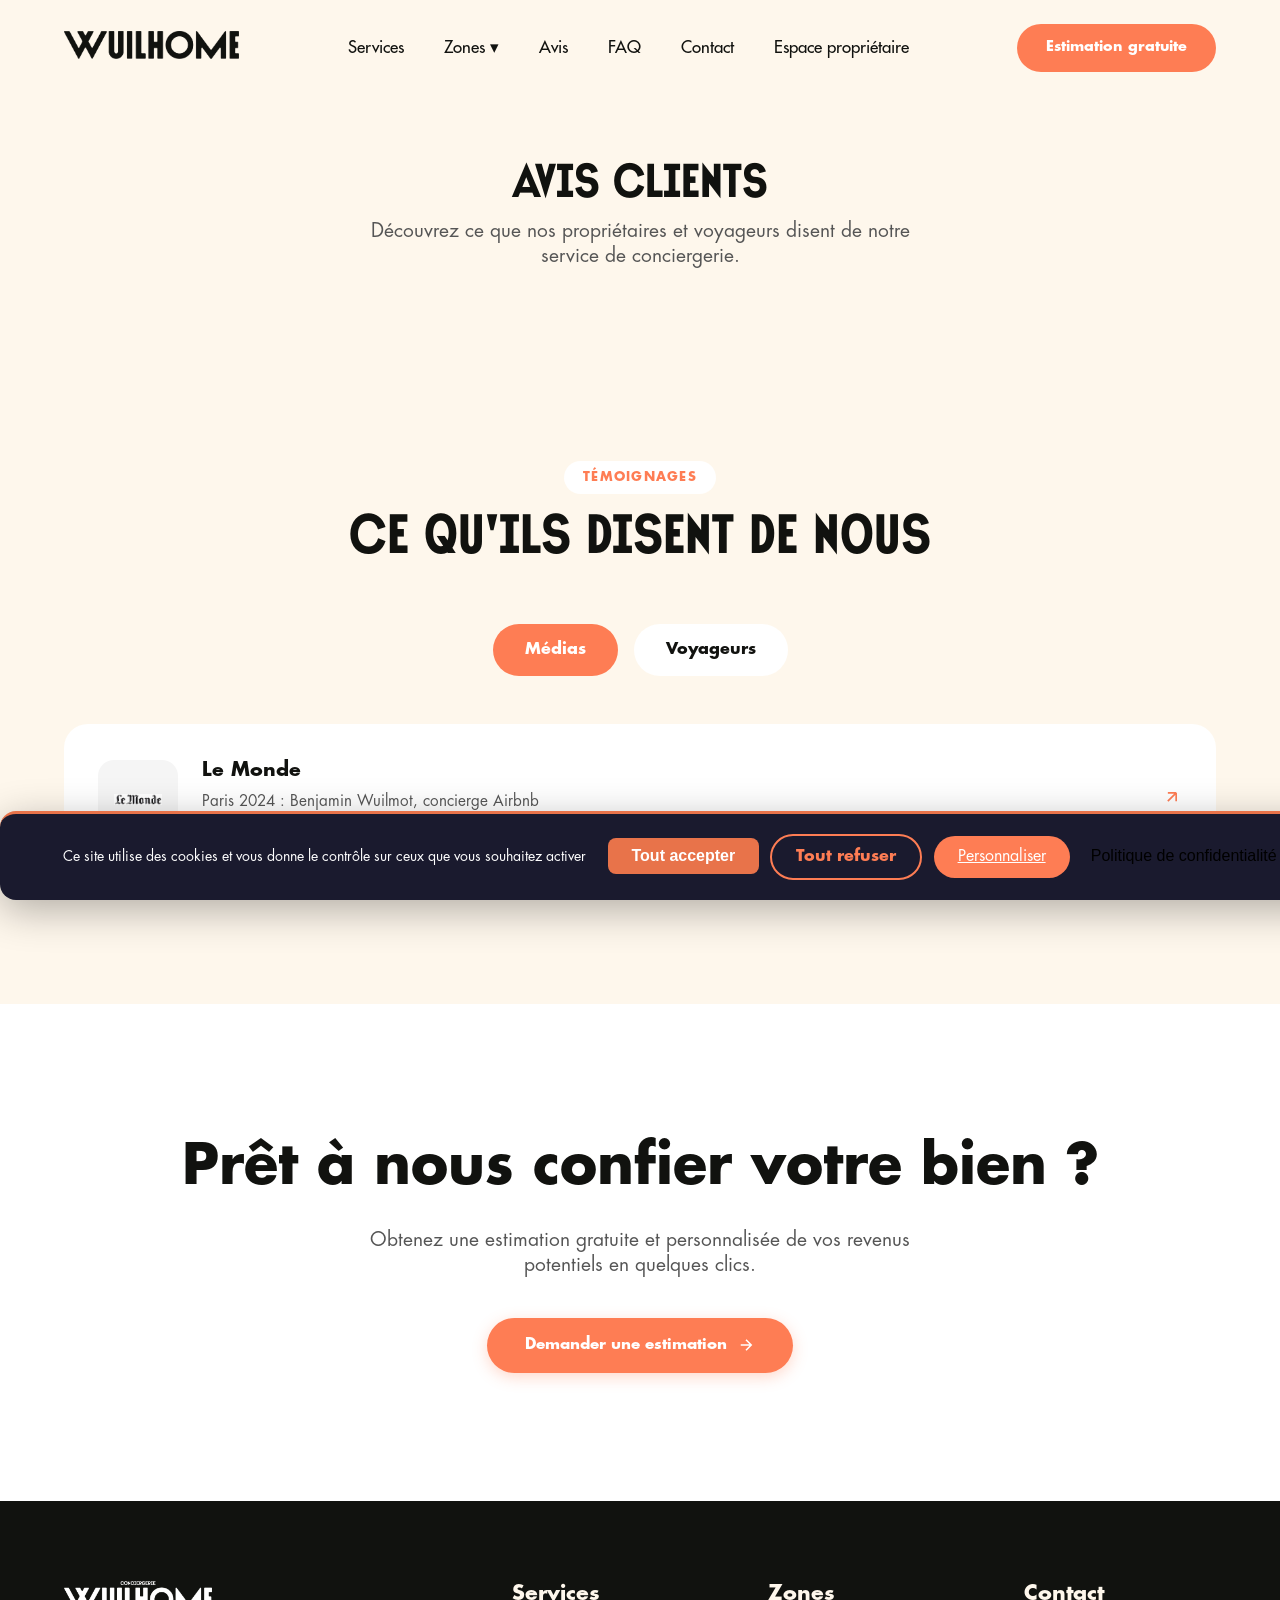
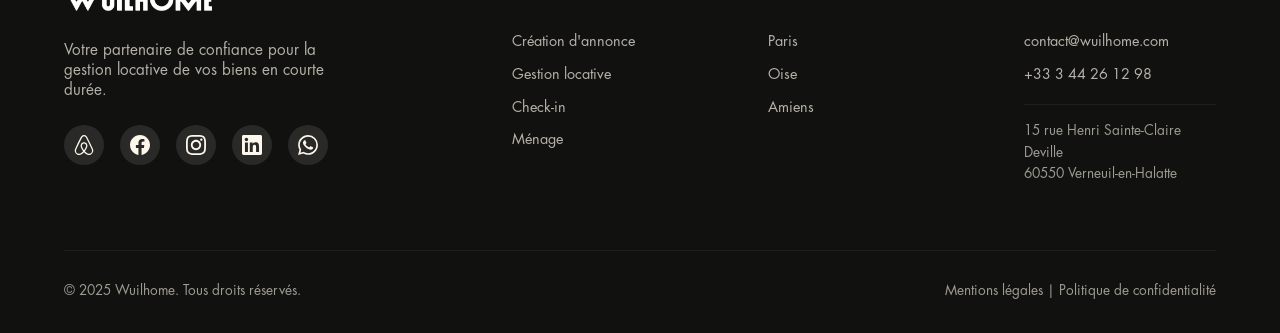
==== commit efb352b1: "Masquer icône Tarteaucitron après validation du consentement Co-Authored-By: Claude Opus 4.6 <norepl" ====
--- a/avis/index.html
+++ b/avis/index.html
@@ -36,6 +36,28 @@
     <link rel="stylesheet" href="../css/fonts.css">
     <link rel="stylesheet" href="../css/style.css">
 
+    <!-- Google Consent Mode v2 -->
+    <script>
+    window.dataLayer = window.dataLayer || [];
+    function gtag(){dataLayer.push(arguments);}
+    gtag('consent', 'default', {
+        'analytics_storage': 'denied',
+        'ad_storage': 'denied',
+        'ad_user_data': 'denied',
+        'ad_personalization': 'denied',
+        'functionality_storage': 'granted',
+        'personalization_storage': 'denied',
+        'security_storage': 'granted',
+        'wait_for_update': 500
+    });
+    </script>
+    <script src="/js/tarteaucitron.min.js"></script>
+    <script>
+    tarteaucitron.init({"privacyUrl":"https://wuilhome.com/politique-confidentialite/","bodyPosition":"bottom","hashtag":"#tarteaucitron","cookieName":"tarteaucitron","orientation":"bottom","groupServices":false,"obligatoryTimer":20,"showAlertSmall":false,"cookieslist":false,"closePopup":false,"showIcon":false,"iconPosition":"BottomRight","adblocker":false,"DenyAllCta":true,"AcceptAllCta":true,"highPrivacy":true,"alwaysNeedConsent":false,"handleBrowserDNTRequest":false,"removeCredit":false,"moreInfoLink":true,"useExternalCss":false,"useExternalJs":false,"readmoreLink":"https://wuilhome.com/politique-confidentialite/","mandatory":false,"mandatoryCta":false,"googleConsentMode":true});
+    tarteaucitron.services.gtmConsent={"key":"gtmConsent","type":"api","name":"Google Tag Manager","uri":"https://policies.google.com/privacy","needConsent":true,"cookies":["_ga","_gid","_gat","_gcl_au"],"js":function(){gtag("consent","update",{"analytics_storage":"granted","ad_storage":"granted","ad_user_data":"granted","ad_personalization":"granted"});},"fallback":function(){gtag("consent","update",{"analytics_storage":"denied","ad_storage":"denied","ad_user_data":"denied","ad_personalization":"denied"});}};
+    (tarteaucitron.job=tarteaucitron.job||[]).push("gtmConsent");
+    </script>
+
     <!-- Google Tag Manager -->
     <script>(function(w,d,s,l,i){w[l]=w[l]||[];w[l].push({'gtm.start':
     new Date().getTime(),event:'gtm.js'});var f=d.getElementsByTagName(s)[0],
@@ -43,6 +65,8 @@
     'https://www.googletagmanager.com/gtm.js?id='+i+dl;f.parentNode.insertBefore(j,f);
     })(window,document,'script','dataLayer','GTM-5LK2LZ65');</script>
     <!-- End Google Tag Manager -->
+
+    <link rel="stylesheet" href="../css/tarteaucitron-custom.css">
 
     <!-- Schema Markup - Données structurées pour les avis -->
     <script type="application/ld+json">
@@ -221,9 +245,8 @@
                 </div>
             </div>
             <div id="guests" class="testimonials-content">
-                <div class="trustindex-widget" id="trustindex-container">
-                    <!-- TrustIndex chargé dynamiquement au clic sur l'onglet Voyageurs -->
-                    <p class="trustindex-loading" style="text-align: center; padding: 2rem; color: #666;">Chargement des avis...</p>
+                <div class="reviews-widget" id="guests-reviews">
+                    <p class="reviews-loading">Chargement des avis...</p>
                 </div>
             </div>
             <div id="owners" class="testimonials-content">
@@ -369,34 +392,7 @@
 
     <script src="../js/main.js"></script>
 
-    <!-- Lazy loading TrustIndex -->
-    <script>
-        (function() {
-            var trustIndexLoaded = false;
-            var guestsTab = document.querySelector('[data-target="guests"]');
-
-            function loadTrustIndex() {
-                if (trustIndexLoaded) return;
-                trustIndexLoaded = true;
-
-                var container = document.getElementById('trustindex-container');
-                if (!container) return;
-
-                // Supprimer le message de chargement
-                var loading = container.querySelector('.trustindex-loading');
-                if (loading) loading.remove();
-
-                // Créer et injecter le script TrustIndex
-                var script = document.createElement('script');
-                script.src = 'https://cdn.trustindex.io/loader.js?781c2b0619ab81612a861036fe6';
-                script.async = true;
-                container.appendChild(script);
-            }
-
-            if (guestsTab) {
-                guestsTab.addEventListener('click', loadTrustIndex);
-            }
-        })();
-    </script>
+    <!-- Reviews Widget - Channex -->
+    <script src="../js/reviews.js"></script>
 </body>
 </html>
--- a/css/style.css
+++ b/css/style.css
@@ -1121,44 +1121,146 @@
     font-size: 0.85rem;
     letter-spacing: 2px;
 }
-.trustindex-widget {
+
+.testimonial-rating .booking-rating {
+    background: #003580;
+    color: white;
+    padding: 0.2rem 0.5rem;
+    border-radius: 4px;
+    font-weight: 600;
+    font-size: 0.9rem;
+    letter-spacing: 0;
+}
+/* Reviews Widget - Channex */
+.reviews-grid {
+    display: grid;
+    grid-template-columns: repeat(3, 1fr);
+    gap: 1.5rem;
     max-width: 1200px;
     margin: 0 auto;
 }
-/* Limiter à 3 avis sur index.html et occuper toute la largeur */
-.trustindex-limit-3 {
-    width: 100% !important;
-}
-.trustindex-limit-3 > div,
-.trustindex-limit-3 .ti-widget {
-    width: 100% !important;
-    max-width: 100% !important;
-}
-.trustindex-limit-3 .ti-reviews-container-wrapper,
-.trustindex-limit-3 .ti-reviews-container {
-    display: flex !important;
-    flex-wrap: nowrap !important;
-    justify-content: space-between !important;
-    gap: 2rem !important;
-    width: 100% !important;
-}
-.trustindex-limit-3 .ti-review-item {
-    flex: 1 1 0 !important;
-    width: calc(33.333% - 1.5rem) !important;
-    max-width: none !important;
-    min-width: 0 !important;
-    margin: 0 !important;
-}
-.trustindex-limit-3 .ti-review-item:nth-child(n+4) {
-    display: none !important;
+
+/* Nouveau design de carte avis (style Airbnb) */
+.reviews-grid .testimonial-card {
+    position: relative;
+    background: white;
+    padding: 1.5rem;
+    border-radius: 12px;
+    box-shadow: 0 2px 8px rgba(0, 0, 0, 0.1);
+    transition: transform 0.3s ease, box-shadow 0.3s ease;
+}
+
+/* Effet au survol */
+.reviews-grid .testimonial-card:hover {
+    transform: translateY(-5px);
+    box-shadow: 0 8px 20px rgba(0, 0, 0, 0.15);
+}
+
+/* Désactiver le guillemet du haut pour les reviews Channex */
+.reviews-grid .testimonial-card::before {
+    content: none;
+}
+
+/* Guillemet unique en bas à droite pour les reviews Channex */
+.reviews-grid .testimonial-card::after {
+    content: '❝';
+    position: absolute;
+    bottom: 5px;
+    right: 15px;
+    font-size: 3rem;
+    color: var(--coral);
+    opacity: 1;
+    line-height: 1;
+    z-index: 0;
+}
+
+/* Header avec nom et logo */
+.review-header {
+    display: flex;
+    justify-content: space-between;
+    align-items: flex-start;
+    margin-bottom: 0.8rem;
+}
+
+.review-guest-info {
+    flex: 1;
+}
+
+.review-name {
+    font-weight: 700;
+    font-size: 1rem;
+    color: var(--black);
+    margin-bottom: 0.25rem;
+}
+
+.review-date {
+    font-size: 0.8rem;
+    color: #717171;
+}
+
+.review-platform-logo {
+    flex-shrink: 0;
+    margin-left: 1rem;
+}
+
+.review-platform-logo svg,
+.review-platform-logo img {
+    width: 24px;
+    height: 24px;
+    display: block;
+}
+
+/* Rating avec étoiles ou badge */
+.review-rating {
+    margin-bottom: 0.8rem;
+    color: var(--coral);
+    font-size: 0.9rem;
+    letter-spacing: 1px;
+}
+
+/* Badge Booking.com */
+.booking-rating {
+    background: #003580;
+    color: white;
+    padding: 0.2rem 0.5rem;
+    border-radius: 4px;
+    font-weight: 600;
+    font-size: 0.85rem;
+    display: inline-block;
+}
+
+/* Commentaire */
+.review-comment {
+    font-size: 0.95rem;
+    line-height: 1.5;
+    color: var(--black);
+    margin: 0;
+    position: relative;
+    z-index: 1;
+}
+
+.reviews-limit-3 .reviews-grid {
+    grid-template-columns: repeat(3, 1fr);
+}
+.reviews-limit-3 .testimonial-card:nth-child(n+4) {
+    display: none;
+}
+.no-reviews, .reviews-error {
+    text-align: center;
+    padding: 2rem;
+    color: #666;
+}
+.reviews-loading {
+    text-align: center;
+    padding: 2rem;
+    color: #666;
 }
 @media (max-width: 991px) {
-    .trustindex-limit-3 .ti-reviews-container-wrapper,
-    .trustindex-limit-3 .ti-reviews-container {
-        flex-direction: column !important;
+    .reviews-grid {
+        grid-template-columns: 1fr;
     }
-    .trustindex-limit-3 .ti-review-item {
-        width: 100% !important;
+    .reviews-limit-3 .reviews-grid {
+        grid-template-columns: 1fr;
     }
 }
 .testimonials-cta {
--- a/css/tarteaucitron-custom.css
+++ b/css/tarteaucitron-custom.css
@@ -0,0 +1,118 @@
+/* Tarteaucitron - Style personnalisé Wuilhome */
+
+/* Bandeau principal */
+#tarteaucitronRoot #tarteaucitronAlertBig {
+    background: #1a1a2e !important;
+    font-family: 'Inter', 'Segoe UI', sans-serif !important;
+    border-top: 3px solid #e8734a !important;
+    padding: 20px 30px !important;
+}
+
+/* Texte du bandeau */
+#tarteaucitronRoot #tarteaucitronAlertBig #tarteaucitronDisclaimerAlert {
+    color: #ffffff !important;
+    font-size: 14px !important;
+    line-height: 1.5 !important;
+}
+
+/* Bouton Accepter */
+#tarteaucitronRoot #tarteaucitronPersonalize,
+#tarteaucitronRoot #tarteaucitronPersonalize2 {
+    background: #e8734a !important;
+    color: #ffffff !important;
+    border: none !important;
+    border-radius: 8px !important;
+    padding: 10px 24px !important;
+    font-weight: 600 !important;
+    cursor: pointer !important;
+    transition: background 0.3s ease !important;
+}
+
+#tarteaucitronRoot #tarteaucitronPersonalize:hover,
+#tarteaucitronRoot #tarteaucitronPersonalize2:hover {
+    background: #d4633d !important;
+}
+
+/* Bouton Tout accepter */
+#tarteaucitronRoot #tarteaucitronAllAllowed,
+#tarteaucitronRoot #tarteaucitronAllAllowed2 {
+    background: #e8734a !important;
+    color: #ffffff !important;
+    border: none !important;
+    border-radius: 8px !important;
+    padding: 10px 24px !important;
+    font-weight: 600 !important;
+    cursor: pointer !important;
+    transition: background 0.3s ease !important;
+}
+
+#tarteaucitronRoot #tarteaucitronAllAllowed:hover,
+#tarteaucitronRoot #tarteaucitronAllAllowed2:hover {
+    background: #d4633d !important;
+}
+
+/* Bouton Tout refuser */
+#tarteaucitronRoot #tarteaucitronAllDenied,
+#tarteaucitronRoot #tarteaucitronAllDenied2 {
+    background: transparent !important;
+    color: #ffffff !important;
+    border: 2px solid #ffffff !important;
+    border-radius: 8px !important;
+    padding: 10px 24px !important;
+    font-weight: 600 !important;
+    cursor: pointer !important;
+    transition: all 0.3s ease !important;
+}
+
+#tarteaucitronRoot #tarteaucitronAllDenied:hover,
+#tarteaucitronRoot #tarteaucitronAllDenied2:hover {
+    background: rgba(255, 255, 255, 0.1) !important;
+}
+
+/* Bouton Personnaliser / En savoir plus */
+#tarteaucitronRoot #tarteaucitronCloseAlert {
+    color: #b0b0b0 !important;
+    font-size: 13px !important;
+    text-decoration: underline !important;
+}
+
+/* Panneau de gestion des services */
+#tarteaucitronRoot #tarteaucitron {
+    font-family: 'Inter', 'Segoe UI', sans-serif !important;
+}
+
+#tarteaucitronRoot .tarteaucitronAllow {
+    background: #e8734a !important;
+    border-radius: 6px !important;
+}
+
+#tarteaucitronRoot .tarteaucitronDeny {
+    background: #6c757d !important;
+    border-radius: 6px !important;
+}
+
+/* Icône en bas à droite */
+#tarteaucitronRoot #tarteaucitronIcon {
+    background: #e8734a !important;
+    border-radius: 50% !important;
+    bottom: 10px !important;
+    right: 10px !important;
+    width: 36px !important;
+    height: 36px !important;
+    padding: 0 !important;
+    display: flex !important;
+    align-items: center !important;
+    justify-content: center !important;
+}
+
+#tarteaucitronRoot #tarteaucitronIcon #tarteaucitronManager {
+    font-size: 0 !important;
+    width: 36px !important;
+    height: 36px !important;
+    padding: 0 !important;
+}
+
+#tarteaucitronRoot #tarteaucitronIcon #tarteaucitronManager img {
+    width: 24px !important;
+    height: 24px !important;
+}
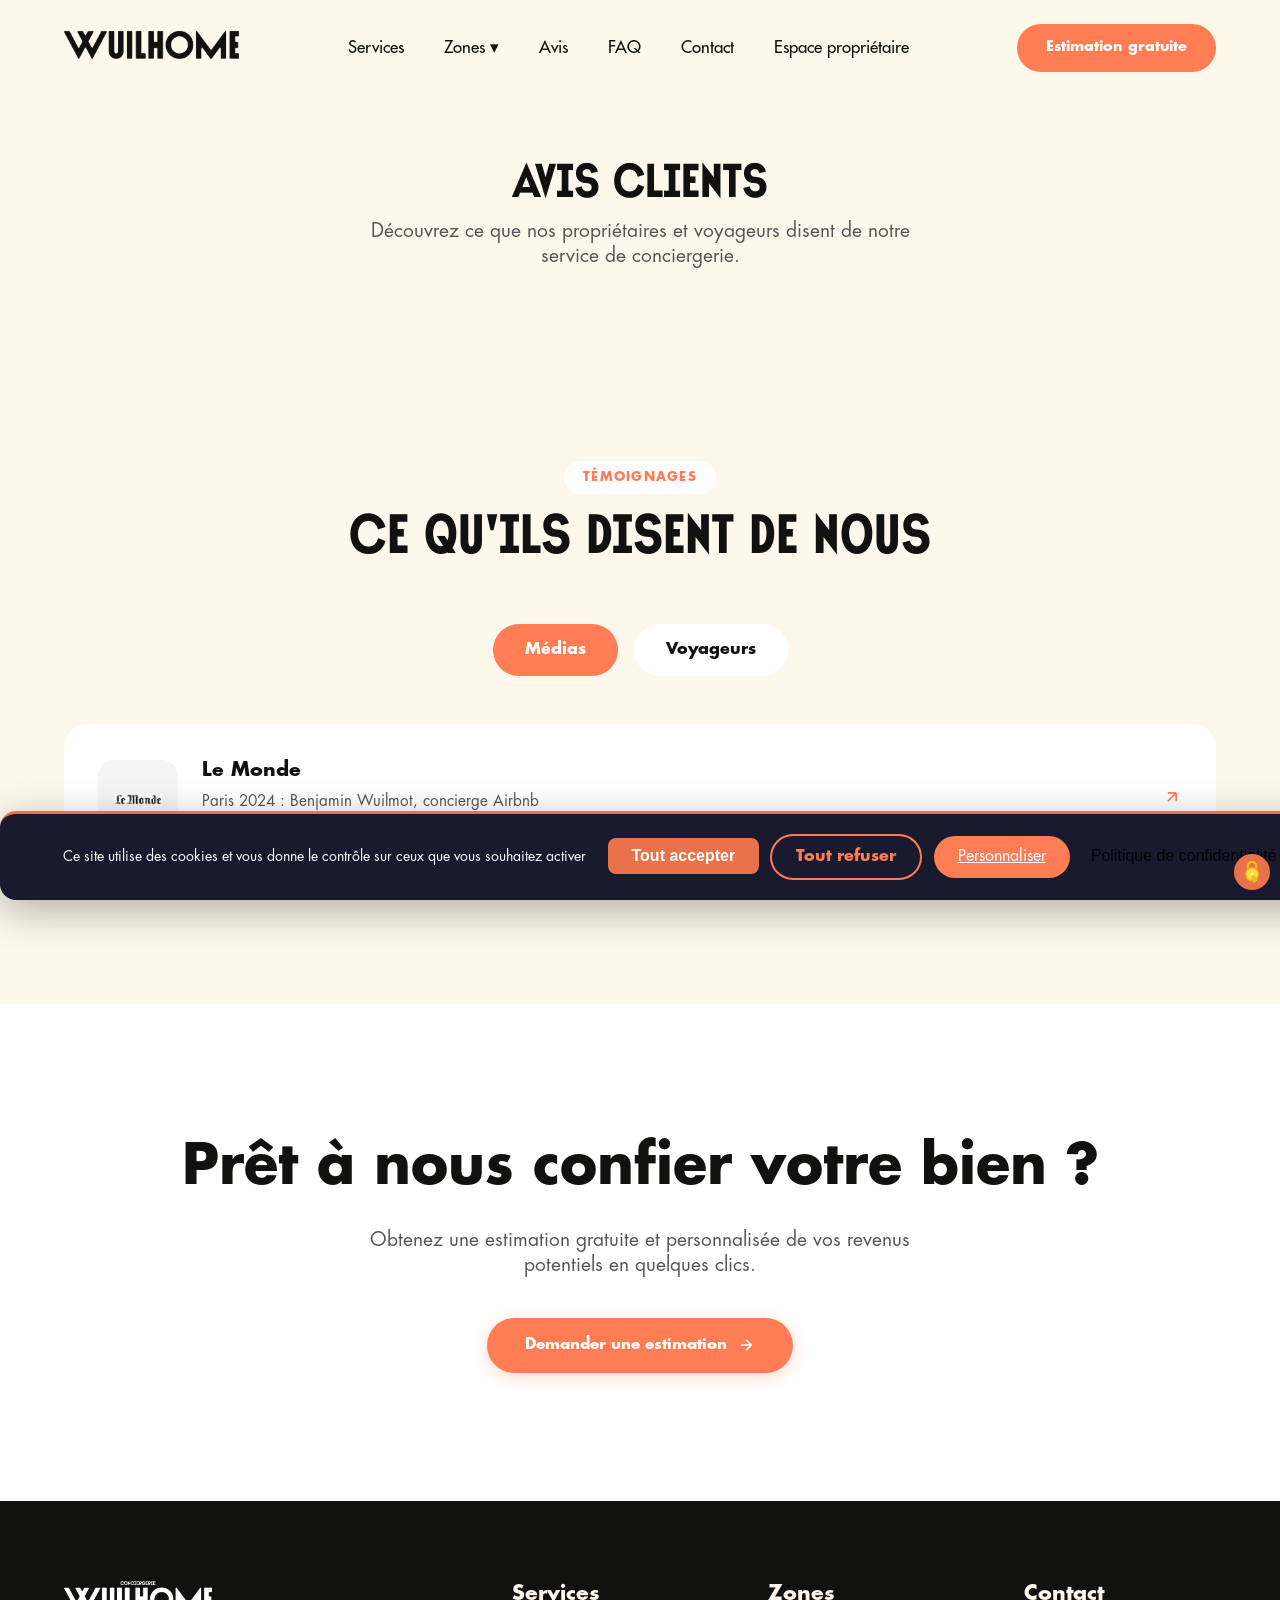
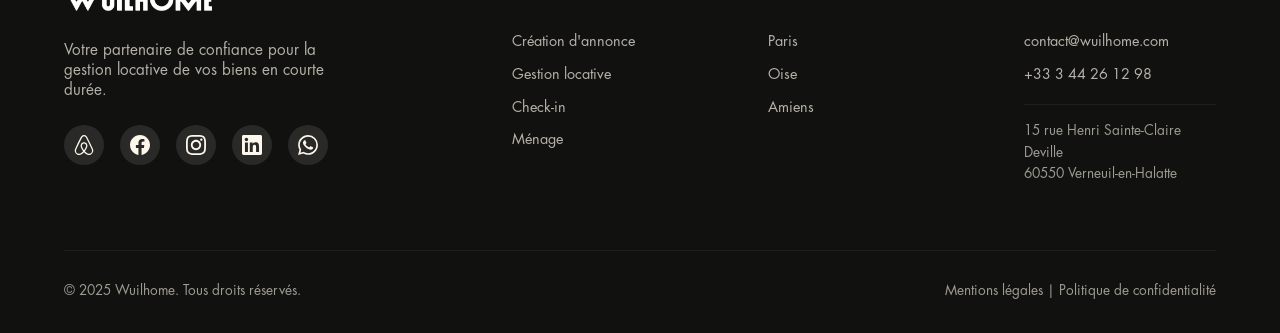
==== commit 14f42758: "Réactiver icône Tarteaucitron (visible avant validation) L'icône reste en bas à droite tant que l'ut" ====
--- a/avis/index.html
+++ b/avis/index.html
@@ -53,7 +53,7 @@
     </script>
     <script src="/js/tarteaucitron.min.js"></script>
     <script>
-    tarteaucitron.init({"privacyUrl":"https://wuilhome.com/politique-confidentialite/","bodyPosition":"bottom","hashtag":"#tarteaucitron","cookieName":"tarteaucitron","orientation":"bottom","groupServices":false,"obligatoryTimer":20,"showAlertSmall":false,"cookieslist":false,"closePopup":false,"showIcon":false,"iconPosition":"BottomRight","adblocker":false,"DenyAllCta":true,"AcceptAllCta":true,"highPrivacy":true,"alwaysNeedConsent":false,"handleBrowserDNTRequest":false,"removeCredit":false,"moreInfoLink":true,"useExternalCss":false,"useExternalJs":false,"readmoreLink":"https://wuilhome.com/politique-confidentialite/","mandatory":false,"mandatoryCta":false,"googleConsentMode":true});
+    tarteaucitron.init({"privacyUrl":"https://wuilhome.com/politique-confidentialite/","bodyPosition":"bottom","hashtag":"#tarteaucitron","cookieName":"tarteaucitron","orientation":"bottom","groupServices":false,"obligatoryTimer":20,"showAlertSmall":false,"cookieslist":false,"closePopup":false,"showIcon":true,"iconPosition":"BottomRight","adblocker":false,"DenyAllCta":true,"AcceptAllCta":true,"highPrivacy":true,"alwaysNeedConsent":false,"handleBrowserDNTRequest":false,"removeCredit":false,"moreInfoLink":true,"useExternalCss":false,"useExternalJs":false,"readmoreLink":"https://wuilhome.com/politique-confidentialite/","mandatory":false,"mandatoryCta":false,"googleConsentMode":true});
     tarteaucitron.services.gtmConsent={"key":"gtmConsent","type":"api","name":"Google Tag Manager","uri":"https://policies.google.com/privacy","needConsent":true,"cookies":["_ga","_gid","_gat","_gcl_au"],"js":function(){gtag("consent","update",{"analytics_storage":"granted","ad_storage":"granted","ad_user_data":"granted","ad_personalization":"granted"});},"fallback":function(){gtag("consent","update",{"analytics_storage":"denied","ad_storage":"denied","ad_user_data":"denied","ad_personalization":"denied"});}};
     (tarteaucitron.job=tarteaucitron.job||[]).push("gtmConsent");
     </script>
